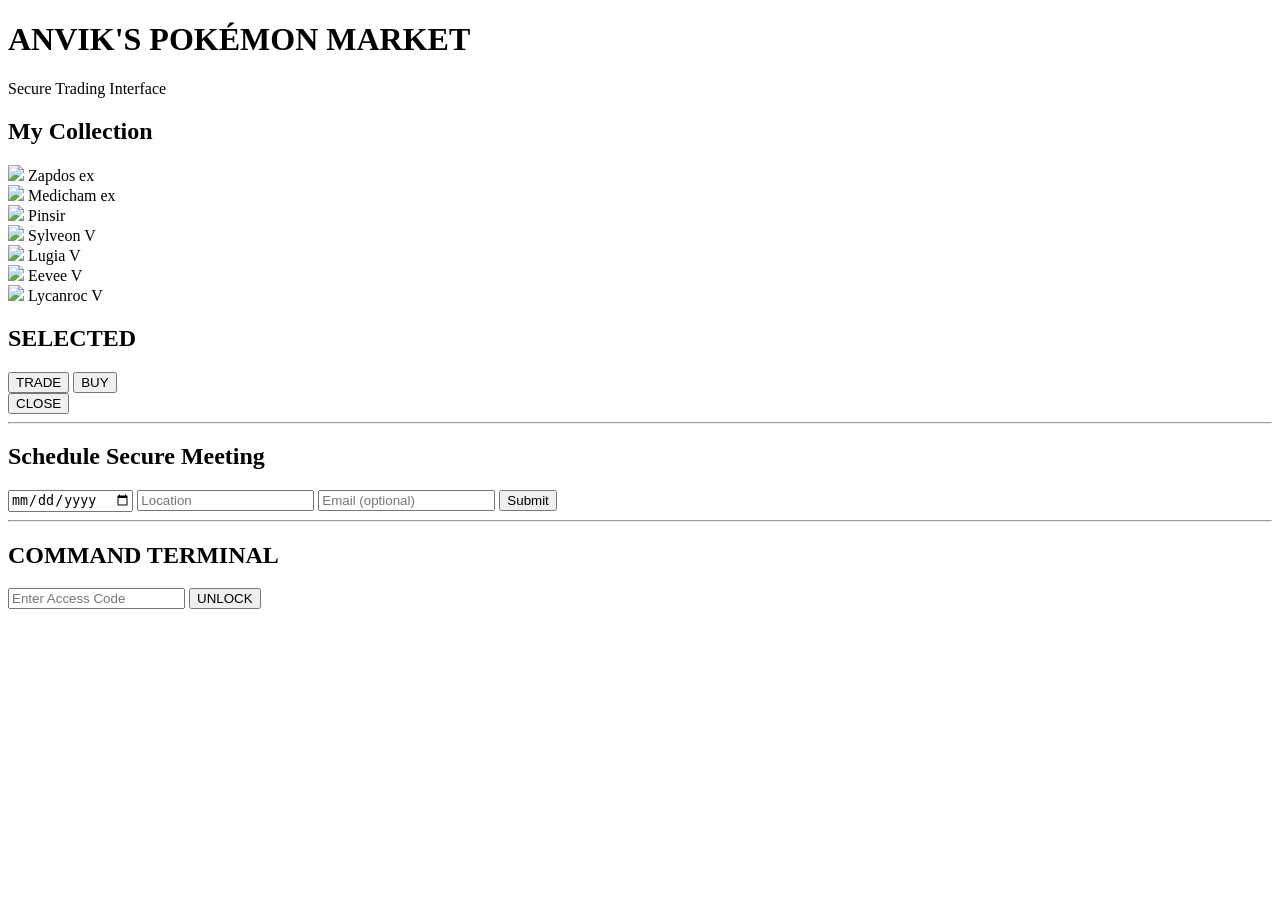
==== index.html @ 6624d9a8 "Create index.html" ====
<!DOCTYPE html>
<html lang="en">
<head>
<meta charset="UTF-8">
<title>Anvik's Pokémon Tech Market</title>
<link rel="stylesheet" href="style.css">
</head>
<body>
<header>
  <h1>ANVIK'S POKÉMON MARKET</h1>
  <p class="sub">Secure Trading Interface</p>
</header>
<section>
  <h2>My Collection</h2>
  <div class="grid">
    <div class="card" data-name="Zapdos ex 192/165">
      <img src="https://images.pokemontcg.io/sv3pt5/192_hires.png">
      <span>Zapdos ex</span>
    </div>
    <div class="card" data-name="Medicham ex 054/102">
      <img src="https://images.pokemontcg.io/jp/054.png">
      <span>Medicham ex</span>
    </div>
    <div class="card" data-name="Pinsir 168/167">
      <img src="https://images.pokemontcg.io/sv3pt5/168_hires.png">
      <span>Pinsir</span>
    </div>
    <div class="card" data-name="Sylveon V SWSH202">
      <img src="https://images.pokemontcg.io/swsh7/202.png">
      <span>Sylveon V</span>
    </div>
    <div class="card" data-name="Lugia V SWSH301">
      <img src="https://images.pokemontcg.io/swsh9/301.png">
      <span>Lugia V</span>
    </div>
    <div class="card" data-name="Eevee V SWSH065">
      <img src="https://images.pokemontcg.io/swsh6/65.png">
      <span>Eevee V</span>
    </div>
    <div class="card" data-name="Lycanroc V 091/203">
      <img src="https://images.pokemontcg.io/swsh7/91.png">
      <span>Lycanroc V</span>
    </div>
  </div>
</section>
<!-- PANEL -->
<div id="panel" class="panel hidden">
  <h2 id="selectedCard">SELECTED</h2>
  <div class="btnRow">
    <button onclick="mode('trade')">TRADE</button>
    <button onclick="mode('buy')">BUY</button>
  </div>
  <div id="formArea"></div>
  <button class="closeBtn" onclick="closePanel()">CLOSE</button>
</div>
<hr>
<section>
  <h2>Schedule Secure Meeting</h2>
  <input id="date" type="date">
  <input id="location" placeholder="Location">
  <input id="email" placeholder="Email (optional)">
  <button onclick="addMeeting()">Submit</button>
</section>
<hr>
<section>
  <h2>COMMAND TERMINAL</h2>
  <input id="pass" type="password" placeholder="Enter Access Code">
  <button onclick="unlock()">UNLOCK</button>
  <pre id="admin" class="hidden"></pre>
</section>
<script src="script.js"></script>
</body>
</html>
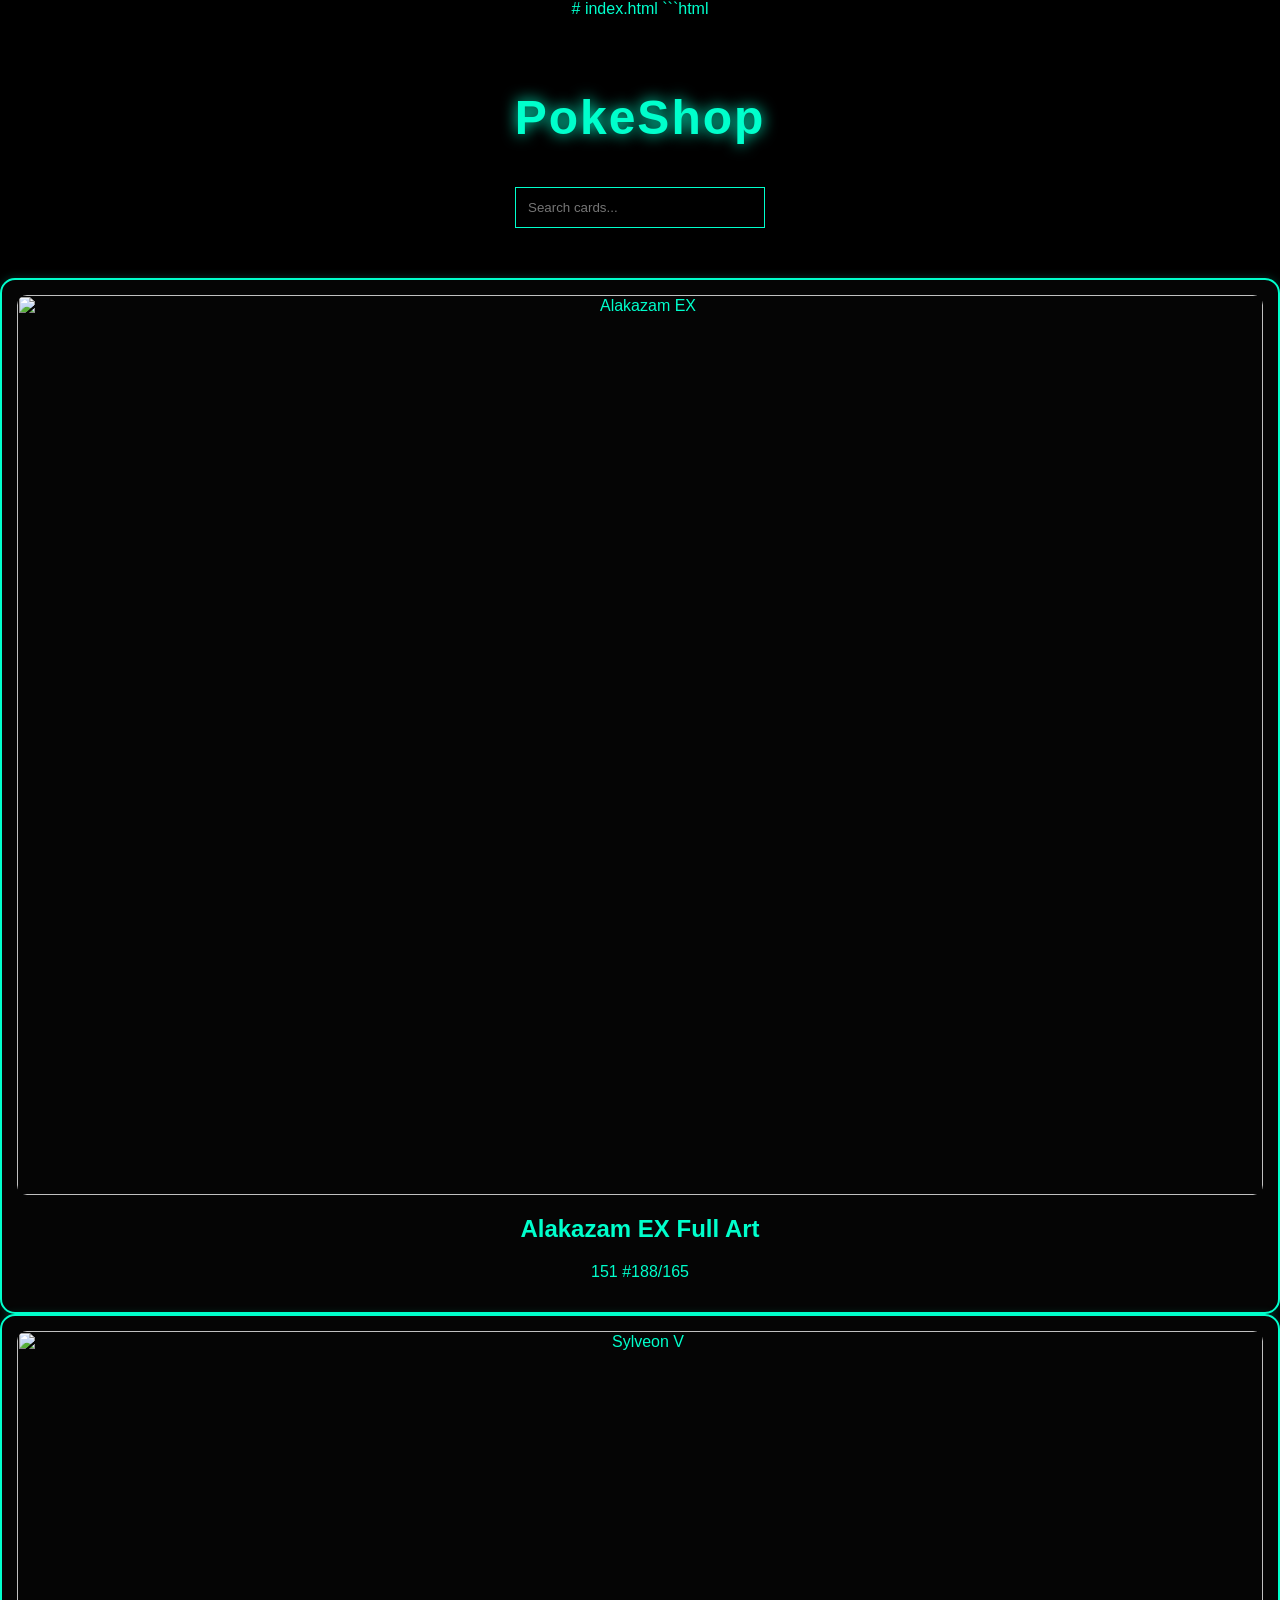
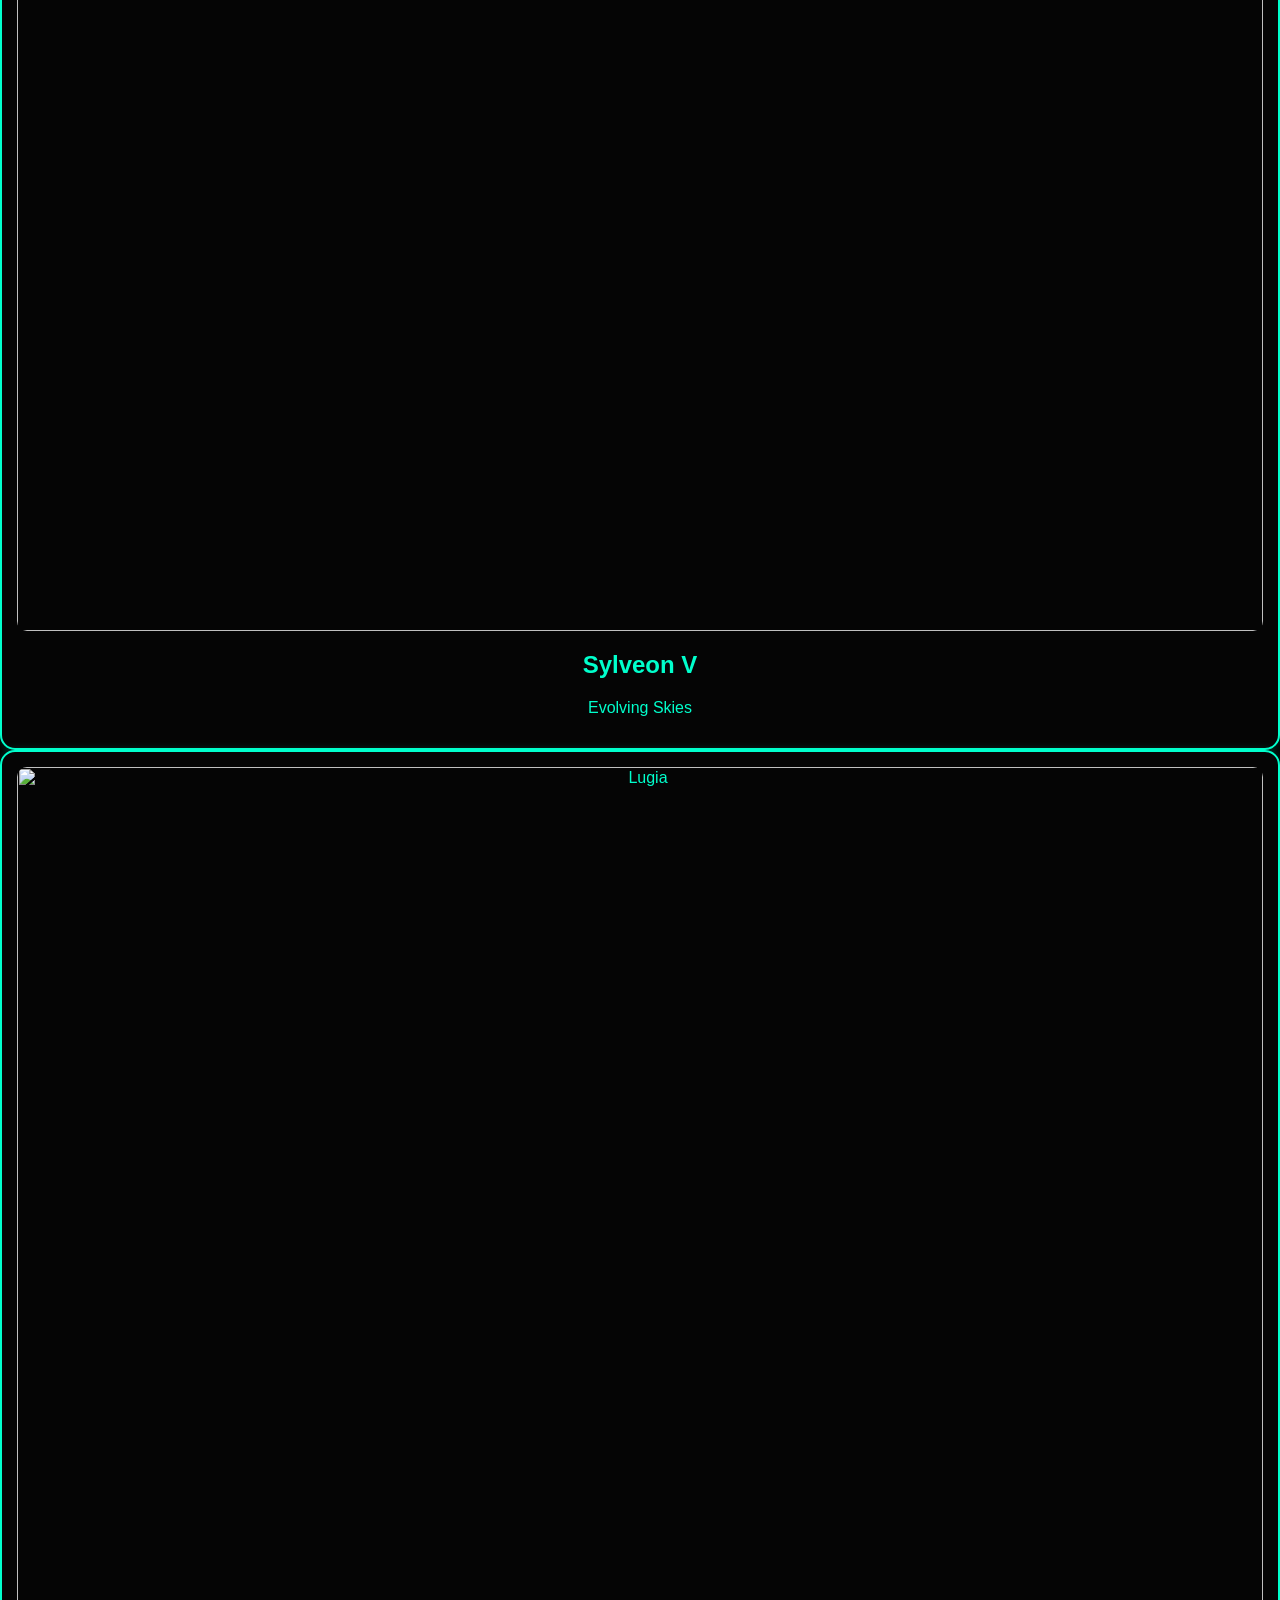
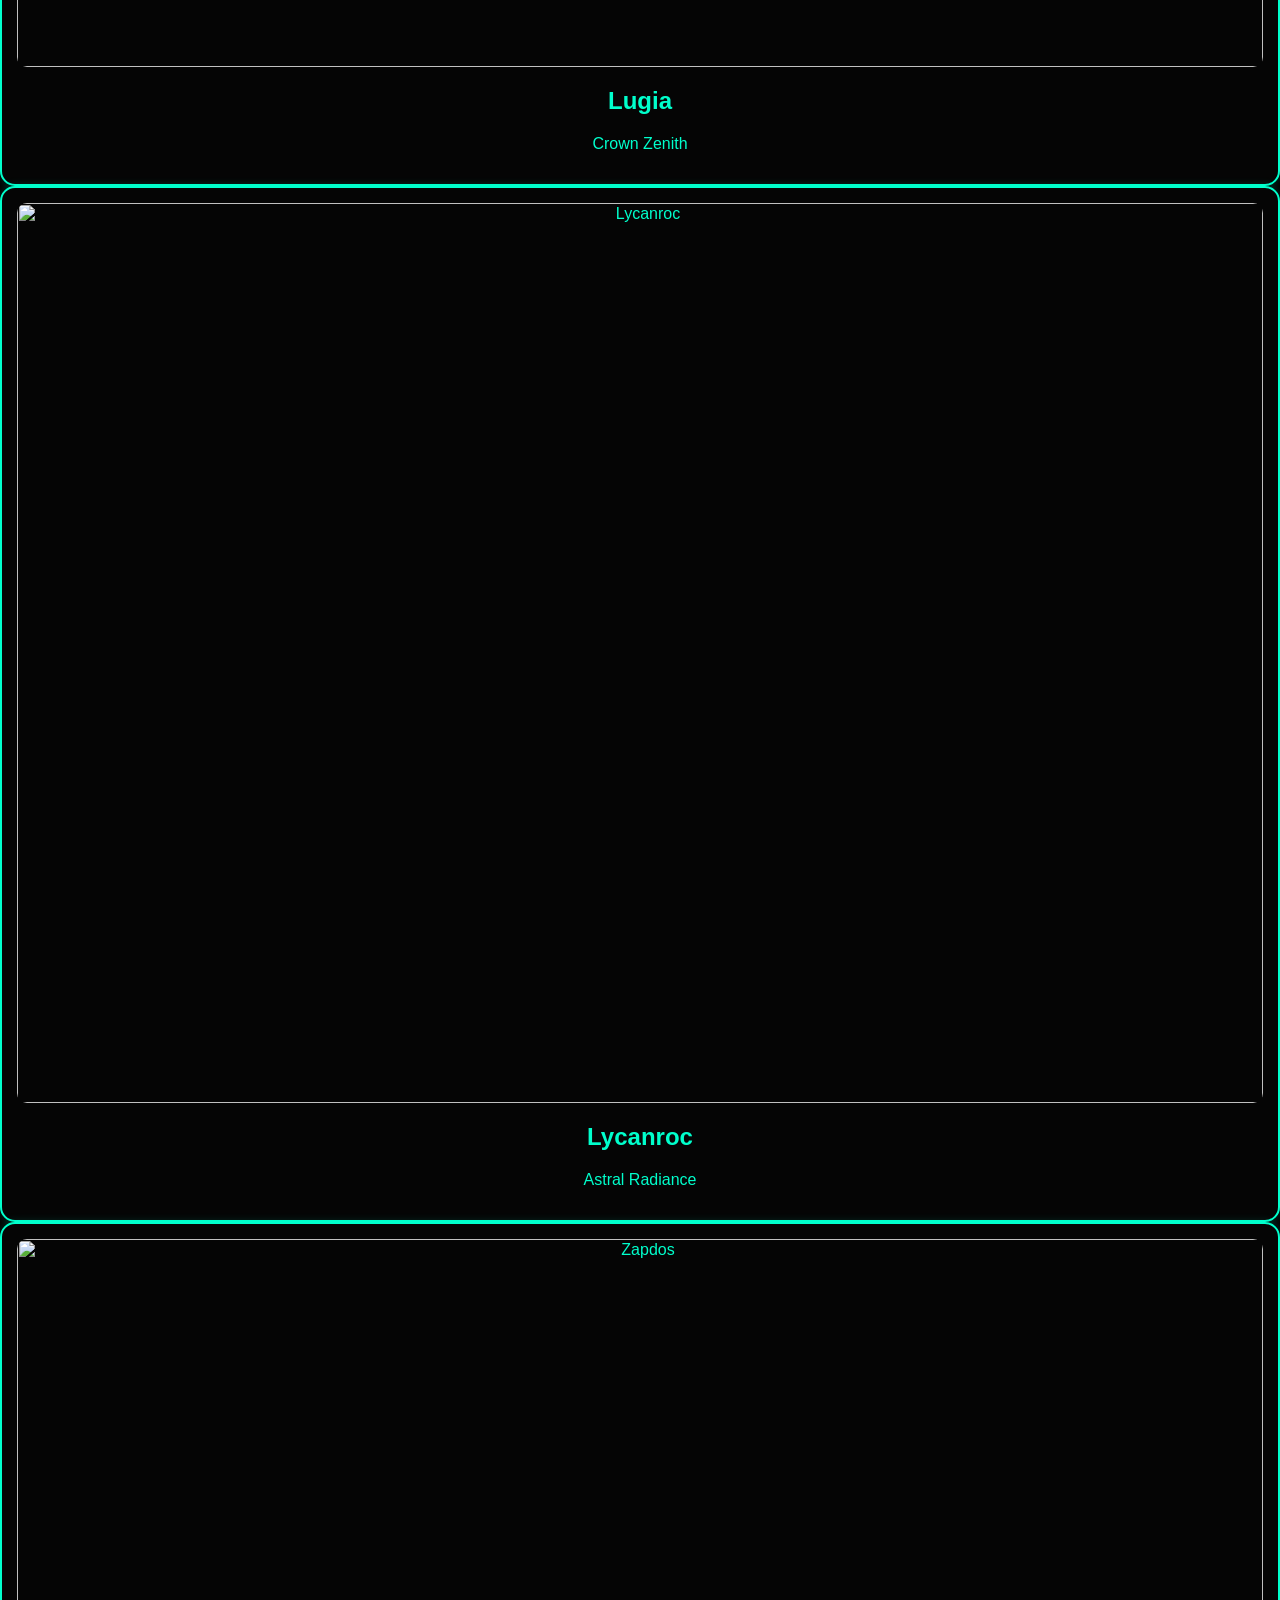
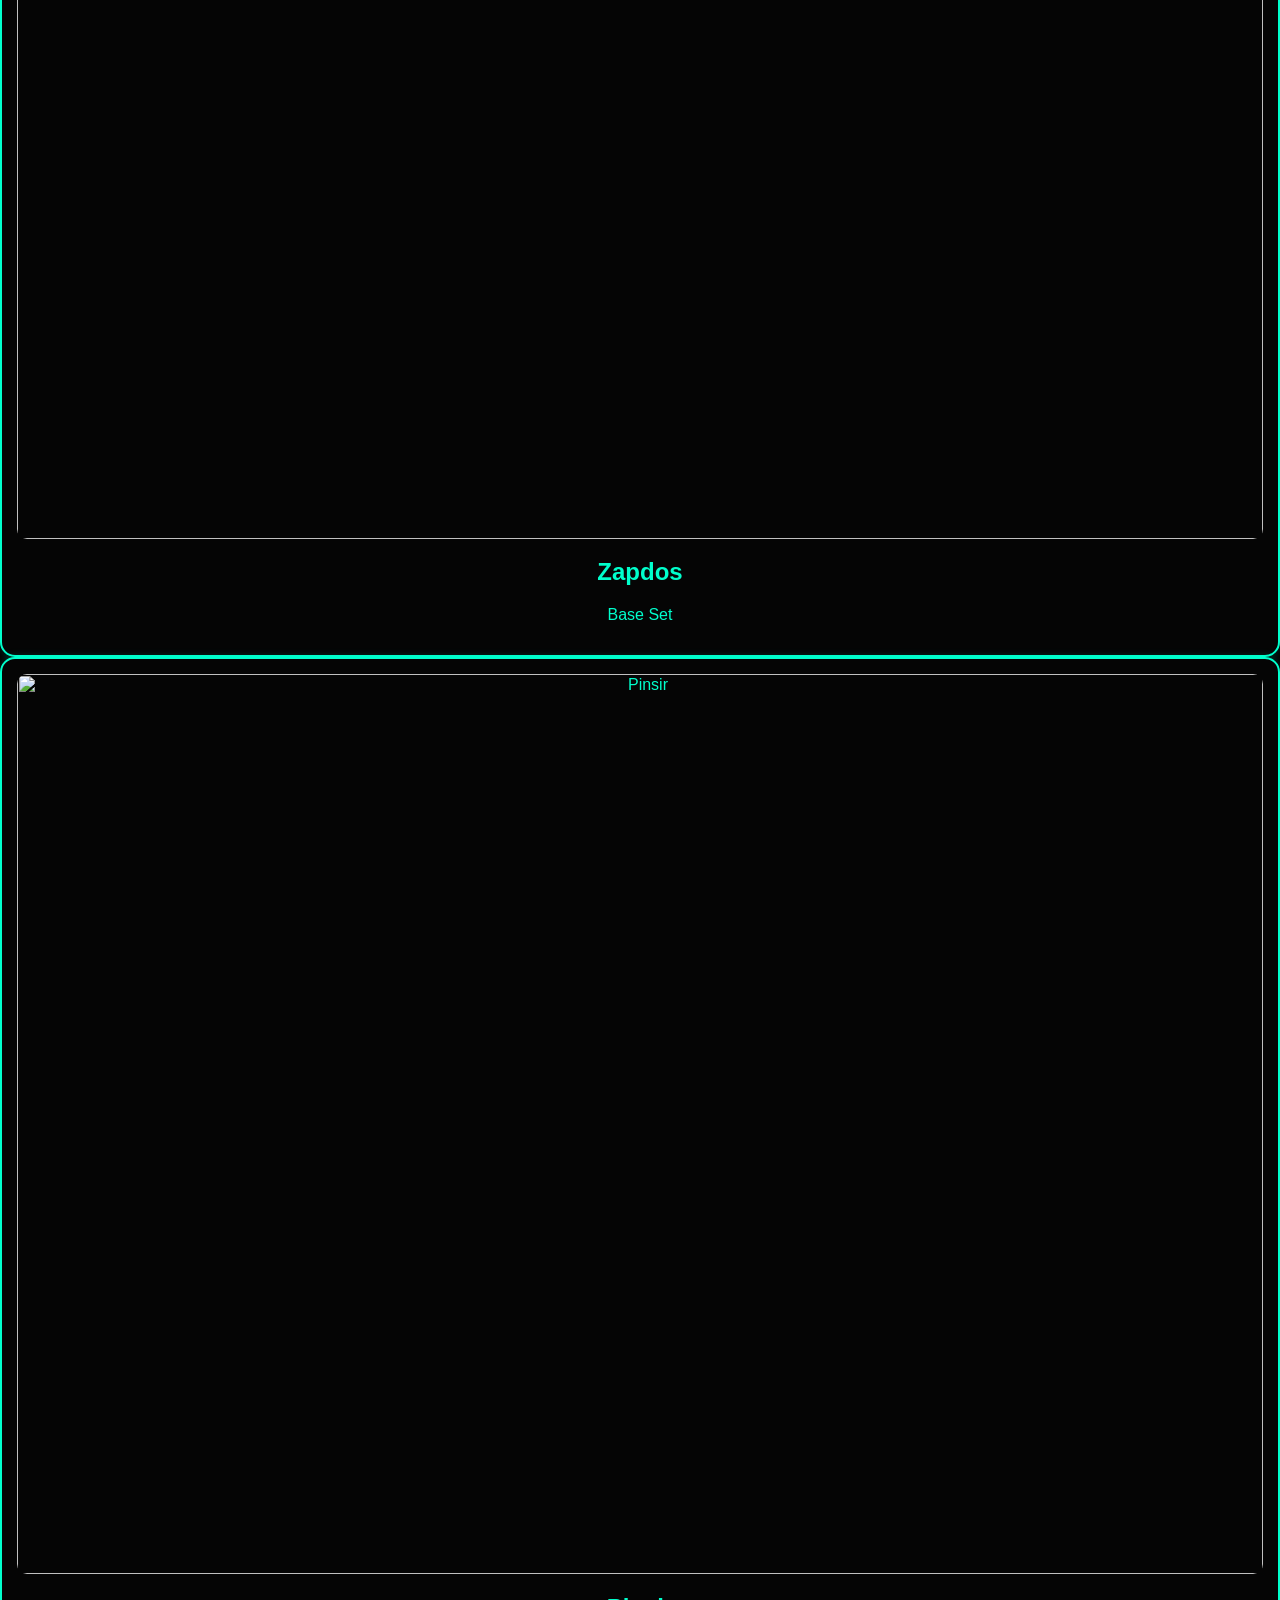
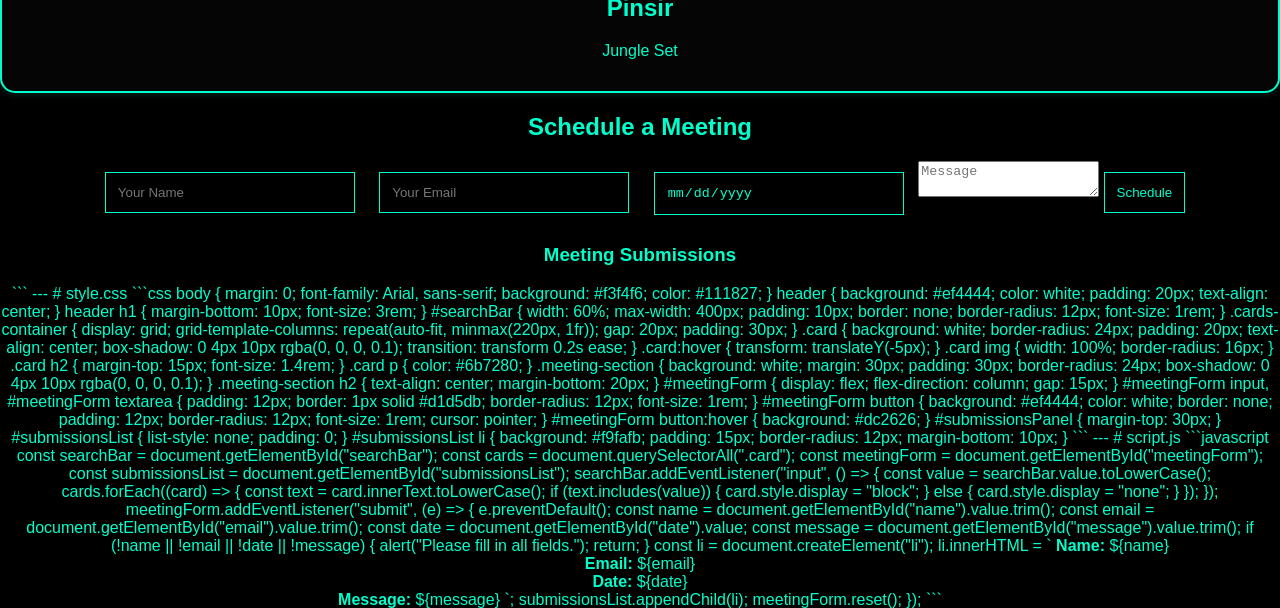
==== commit 28c7fb90: "Update index.html" ====
--- a/index.html
+++ b/index.html
@@ -1,73 +1,251 @@
+# index.html
+
+```html
 <!DOCTYPE html>
 <html lang="en">
 <head>
-<meta charset="UTF-8">
-<title>Anvik's Pokémon Tech Market</title>
-<link rel="stylesheet" href="style.css">
+  <meta charset="UTF-8" />
+  <meta name="viewport" content="width=device-width, initial-scale=1.0" />
+  <title>PokeShop</title>
+  <link rel="stylesheet" href="style.css" />
 </head>
 <body>
-<header>
-  <h1>ANVIK'S POKÉMON MARKET</h1>
-  <p class="sub">Secure Trading Interface</p>
-</header>
-<section>
-  <h2>My Collection</h2>
-  <div class="grid">
-    <div class="card" data-name="Zapdos ex 192/165">
-      <img src="https://images.pokemontcg.io/sv3pt5/192_hires.png">
-      <span>Zapdos ex</span>
-    </div>
-    <div class="card" data-name="Medicham ex 054/102">
-      <img src="https://images.pokemontcg.io/jp/054.png">
-      <span>Medicham ex</span>
-    </div>
-    <div class="card" data-name="Pinsir 168/167">
-      <img src="https://images.pokemontcg.io/sv3pt5/168_hires.png">
-      <span>Pinsir</span>
-    </div>
-    <div class="card" data-name="Sylveon V SWSH202">
-      <img src="https://images.pokemontcg.io/swsh7/202.png">
-      <span>Sylveon V</span>
-    </div>
-    <div class="card" data-name="Lugia V SWSH301">
-      <img src="https://images.pokemontcg.io/swsh9/301.png">
-      <span>Lugia V</span>
-    </div>
-    <div class="card" data-name="Eevee V SWSH065">
-      <img src="https://images.pokemontcg.io/swsh6/65.png">
-      <span>Eevee V</span>
-    </div>
-    <div class="card" data-name="Lycanroc V 091/203">
-      <img src="https://images.pokemontcg.io/swsh7/91.png">
-      <span>Lycanroc V</span>
-    </div>
-  </div>
-</section>
-<!-- PANEL -->
-<div id="panel" class="panel hidden">
-  <h2 id="selectedCard">SELECTED</h2>
-  <div class="btnRow">
-    <button onclick="mode('trade')">TRADE</button>
-    <button onclick="mode('buy')">BUY</button>
-  </div>
-  <div id="formArea"></div>
-  <button class="closeBtn" onclick="closePanel()">CLOSE</button>
-</div>
-<hr>
-<section>
-  <h2>Schedule Secure Meeting</h2>
-  <input id="date" type="date">
-  <input id="location" placeholder="Location">
-  <input id="email" placeholder="Email (optional)">
-  <button onclick="addMeeting()">Submit</button>
-</section>
-<hr>
-<section>
-  <h2>COMMAND TERMINAL</h2>
-  <input id="pass" type="password" placeholder="Enter Access Code">
-  <button onclick="unlock()">UNLOCK</button>
-  <pre id="admin" class="hidden"></pre>
-</section>
-<script src="script.js"></script>
+  <header>
+    <h1>PokeShop</h1>
+    <input type="text" id="searchBar" placeholder="Search cards..." />
+  </header>
+
+  <section class="cards-container" id="cardsContainer">
+    <div class="card">
+      <img src="https://images.pokemontcg.io/sv3pt5/188_hires.png" alt="Alakazam EX" />
+      <h2>Alakazam EX Full Art</h2>
+      <p>151 #188/165</p>
+    </div>
+
+    <div class="card">
+      <img src="https://images.pokemontcg.io/swsh7/74_hires.png" alt="Sylveon V" />
+      <h2>Sylveon V</h2>
+      <p>Evolving Skies</p>
+    </div>
+
+    <div class="card">
+      <img src="https://images.pokemontcg.io/swsh12pt5gg/GG44_hires.png" alt="Lugia" />
+      <h2>Lugia</h2>
+      <p>Crown Zenith</p>
+    </div>
+
+    <div class="card">
+      <img src="https://images.pokemontcg.io/swsh10/48_hires.png" alt="Lycanroc" />
+      <h2>Lycanroc</h2>
+      <p>Astral Radiance</p>
+    </div>
+
+    <div class="card">
+      <img src="https://images.pokemontcg.io/base1/25_hires.png" alt="Zapdos" />
+      <h2>Zapdos</h2>
+      <p>Base Set</p>
+    </div>
+
+    <div class="card">
+      <img src="https://images.pokemontcg.io/jungle/9_hires.png" alt="Pinsir" />
+      <h2>Pinsir</h2>
+      <p>Jungle Set</p>
+    </div>
+  </section>
+
+  <section class="meeting-section">
+    <h2>Schedule a Meeting</h2>
+    <form id="meetingForm">
+      <input type="text" id="name" placeholder="Your Name" required />
+      <input type="email" id="email" placeholder="Your Email" required />
+      <input type="date" id="date" required />
+      <textarea id="message" placeholder="Message" required></textarea>
+      <button type="submit">Schedule</button>
+    </form>
+
+    <div id="submissionsPanel">
+      <h3>Meeting Submissions</h3>
+      <ul id="submissionsList"></ul>
+    </div>
+  </section>
+
+  <script src="script.js"></script>
 </body>
 </html>
+```
+
+---
+
+# style.css
+
+```css
+body {
+  margin: 0;
+  font-family: Arial, sans-serif;
+  background: #f3f4f6;
+  color: #111827;
+}
+
+header {
+  background: #ef4444;
+  color: white;
+  padding: 20px;
+  text-align: center;
+}
+
+header h1 {
+  margin-bottom: 10px;
+  font-size: 3rem;
+}
+
+#searchBar {
+  width: 60%;
+  max-width: 400px;
+  padding: 10px;
+  border: none;
+  border-radius: 12px;
+  font-size: 1rem;
+}
+
+.cards-container {
+  display: grid;
+  grid-template-columns: repeat(auto-fit, minmax(220px, 1fr));
+  gap: 20px;
+  padding: 30px;
+}
+
+.card {
+  background: white;
+  border-radius: 24px;
+  padding: 20px;
+  text-align: center;
+  box-shadow: 0 4px 10px rgba(0, 0, 0, 0.1);
+  transition: transform 0.2s ease;
+}
+
+.card:hover {
+  transform: translateY(-5px);
+}
+
+.card img {
+  width: 100%;
+  border-radius: 16px;
+}
+
+.card h2 {
+  margin-top: 15px;
+  font-size: 1.4rem;
+}
+
+.card p {
+  color: #6b7280;
+}
+
+.meeting-section {
+  background: white;
+  margin: 30px;
+  padding: 30px;
+  border-radius: 24px;
+  box-shadow: 0 4px 10px rgba(0, 0, 0, 0.1);
+}
+
+.meeting-section h2 {
+  text-align: center;
+  margin-bottom: 20px;
+}
+
+#meetingForm {
+  display: flex;
+  flex-direction: column;
+  gap: 15px;
+}
+
+#meetingForm input,
+#meetingForm textarea {
+  padding: 12px;
+  border: 1px solid #d1d5db;
+  border-radius: 12px;
+  font-size: 1rem;
+}
+
+#meetingForm button {
+  background: #ef4444;
+  color: white;
+  border: none;
+  padding: 12px;
+  border-radius: 12px;
+  font-size: 1rem;
+  cursor: pointer;
+}
+
+#meetingForm button:hover {
+  background: #dc2626;
+}
+
+#submissionsPanel {
+  margin-top: 30px;
+}
+
+#submissionsList {
+  list-style: none;
+  padding: 0;
+}
+
+#submissionsList li {
+  background: #f9fafb;
+  padding: 15px;
+  border-radius: 12px;
+  margin-bottom: 10px;
+}
+```
+
+---
+
+# script.js
+
+```javascript
+const searchBar = document.getElementById("searchBar");
+const cards = document.querySelectorAll(".card");
+const meetingForm = document.getElementById("meetingForm");
+const submissionsList = document.getElementById("submissionsList");
+
+searchBar.addEventListener("input", () => {
+  const value = searchBar.value.toLowerCase();
+
+  cards.forEach((card) => {
+    const text = card.innerText.toLowerCase();
+
+    if (text.includes(value)) {
+      card.style.display = "block";
+    } else {
+      card.style.display = "none";
+    }
+  });
+});
+
+meetingForm.addEventListener("submit", (e) => {
+  e.preventDefault();
+
+  const name = document.getElementById("name").value.trim();
+  const email = document.getElementById("email").value.trim();
+  const date = document.getElementById("date").value;
+  const message = document.getElementById("message").value.trim();
+
+  if (!name || !email || !date || !message) {
+    alert("Please fill in all fields.");
+    return;
+  }
+
+  const li = document.createElement("li");
+  li.innerHTML = `
+    <strong>Name:</strong> ${name}<br>
+    <strong>Email:</strong> ${email}<br>
+    <strong>Date:</strong> ${date}<br>
+    <strong>Message:</strong> ${message}
+  `;
+
+  submissionsList.appendChild(li);
+
+  meetingForm.reset();
+});
+```
--- a/style.css
+++ b/style.css
@@ -0,0 +1,119 @@
+body {
+  margin: 0;
+  font-family: "Arial Black", Arial, sans-serif;
+  background: #000000;
+  color: #00ffcc;
+  text-align: center;
+}
+header {
+  padding: 40px;
+  letter-spacing: 2px;
+}
+h1 {
+  font-size: 48px;
+  text-shadow: 0 0 15px #00ffcc;
+}
+.sub {
+  color: #00cc99;
+}
+.grid {
+  display: grid;
+  grid-template-columns: repeat(auto-fit, minmax(220px, 1fr));
+  gap: 25px;
+  padding: 30px;
+}
+.card {
+  background: #050505;
+  border: 2px solid #00ffcc;
+  border-radius: 15px;
+  padding: 15px;
+  cursor: pointer;
+  transition: 0.2s;
+  box-shadow: 0 0 10px #00ffcc33;
+}
+.card:hover {
+  transform: scale(1.08);
+  box-shadow: 0 0 25px #00ffcc;
+}
+.card img {
+  width: 100%;
+  border-radius: 10px;
+}
+.card span {
+  display: block;
+  margin-top: 10px;
+  font-size: 16px;
+}
+.panel {
+  position: fixed;
+  top: 10%;
+  left: 50%;
+  transform: translateX(-50%);
+  width: 450px;
+  background: #050505;
+  border: 2px solid #00ffcc;
+  border-radius: 15px;
+  padding: 25px;
+  box-shadow: 0 0 30px #00ffcc55;
+}
+.hidden {
+  display: none;
+}
+.btnRow button {
+  width: 45%;
+  padding: 15px;
+  margin: 10px;
+  font-size: 16px;
+  background: black;
+  color: #00ffcc;
+  border: 2px solid #00ffcc;
+  cursor: pointer;
+}
+.btnRow button:hover {
+  background: #00ffcc;
+  color: black;
+}
+#formArea input {
+  width: 90%;
+  padding: 15px;
+  margin: 10px;
+  background: black;
+  border: 1px solid #00ffcc;
+  color: #00ffcc;
+  font-size: 16px;
+}
+.closeBtn {
+  margin-top: 10px;
+  width: 100%;
+  padding: 12px;
+  background: black;
+  border: 2px solid red;
+  color: red;
+  cursor: pointer;
+}
+input {
+  padding: 12px;
+  margin: 10px;
+  width: 250px;
+  background: black;
+  border: 1px solid #00ffcc;
+  color: #00ffcc;
+}
+button {
+  padding: 12px;
+  cursor: pointer;
+  background: black;
+  border: 1px solid #00ffcc;
+  color: #00ffcc;
+}
+button:hover {
+  box-shadow: 0 0 15px #00ffcc;
+}
+pre {
+  text-align: left;
+  margin: 20px auto;
+  width: 80%;
+  background: #050505;
+  padding: 15px;
+  border: 1px solid #00ffcc;
+}
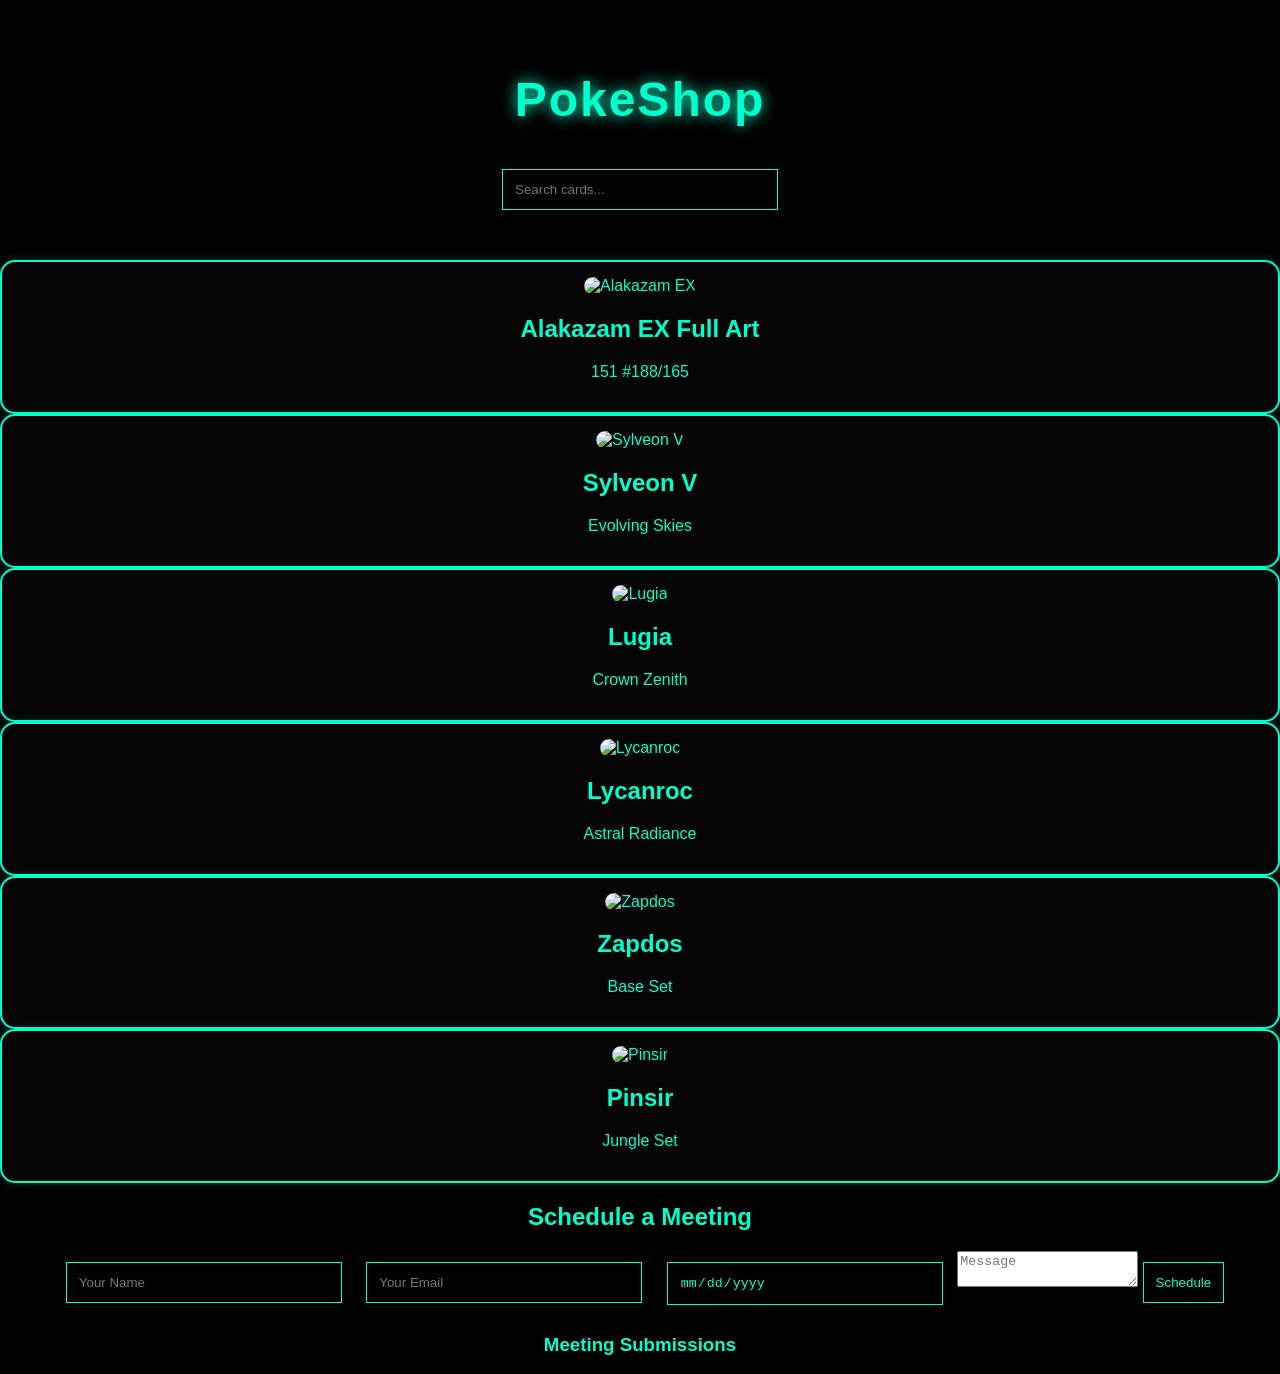
==== commit f3c97033: "Update index.html" ====
--- a/index.html
+++ b/index.html
@@ -1,6 +1,3 @@
-# index.html
-
-```html
 <!DOCTYPE html>
 <html lang="en">
 <head>
@@ -72,180 +69,3 @@
   <script src="script.js"></script>
 </body>
 </html>
-```
-
----
-
-# style.css
-
-```css
-body {
-  margin: 0;
-  font-family: Arial, sans-serif;
-  background: #f3f4f6;
-  color: #111827;
-}
-
-header {
-  background: #ef4444;
-  color: white;
-  padding: 20px;
-  text-align: center;
-}
-
-header h1 {
-  margin-bottom: 10px;
-  font-size: 3rem;
-}
-
-#searchBar {
-  width: 60%;
-  max-width: 400px;
-  padding: 10px;
-  border: none;
-  border-radius: 12px;
-  font-size: 1rem;
-}
-
-.cards-container {
-  display: grid;
-  grid-template-columns: repeat(auto-fit, minmax(220px, 1fr));
-  gap: 20px;
-  padding: 30px;
-}
-
-.card {
-  background: white;
-  border-radius: 24px;
-  padding: 20px;
-  text-align: center;
-  box-shadow: 0 4px 10px rgba(0, 0, 0, 0.1);
-  transition: transform 0.2s ease;
-}
-
-.card:hover {
-  transform: translateY(-5px);
-}
-
-.card img {
-  width: 100%;
-  border-radius: 16px;
-}
-
-.card h2 {
-  margin-top: 15px;
-  font-size: 1.4rem;
-}
-
-.card p {
-  color: #6b7280;
-}
-
-.meeting-section {
-  background: white;
-  margin: 30px;
-  padding: 30px;
-  border-radius: 24px;
-  box-shadow: 0 4px 10px rgba(0, 0, 0, 0.1);
-}
-
-.meeting-section h2 {
-  text-align: center;
-  margin-bottom: 20px;
-}
-
-#meetingForm {
-  display: flex;
-  flex-direction: column;
-  gap: 15px;
-}
-
-#meetingForm input,
-#meetingForm textarea {
-  padding: 12px;
-  border: 1px solid #d1d5db;
-  border-radius: 12px;
-  font-size: 1rem;
-}
-
-#meetingForm button {
-  background: #ef4444;
-  color: white;
-  border: none;
-  padding: 12px;
-  border-radius: 12px;
-  font-size: 1rem;
-  cursor: pointer;
-}
-
-#meetingForm button:hover {
-  background: #dc2626;
-}
-
-#submissionsPanel {
-  margin-top: 30px;
-}
-
-#submissionsList {
-  list-style: none;
-  padding: 0;
-}
-
-#submissionsList li {
-  background: #f9fafb;
-  padding: 15px;
-  border-radius: 12px;
-  margin-bottom: 10px;
-}
-```
-
----
-
-# script.js
-
-```javascript
-const searchBar = document.getElementById("searchBar");
-const cards = document.querySelectorAll(".card");
-const meetingForm = document.getElementById("meetingForm");
-const submissionsList = document.getElementById("submissionsList");
-
-searchBar.addEventListener("input", () => {
-  const value = searchBar.value.toLowerCase();
-
-  cards.forEach((card) => {
-    const text = card.innerText.toLowerCase();
-
-    if (text.includes(value)) {
-      card.style.display = "block";
-    } else {
-      card.style.display = "none";
-    }
-  });
-});
-
-meetingForm.addEventListener("submit", (e) => {
-  e.preventDefault();
-
-  const name = document.getElementById("name").value.trim();
-  const email = document.getElementById("email").value.trim();
-  const date = document.getElementById("date").value;
-  const message = document.getElementById("message").value.trim();
-
-  if (!name || !email || !date || !message) {
-    alert("Please fill in all fields.");
-    return;
-  }
-
-  const li = document.createElement("li");
-  li.innerHTML = `
-    <strong>Name:</strong> ${name}<br>
-    <strong>Email:</strong> ${email}<br>
-    <strong>Date:</strong> ${date}<br>
-    <strong>Message:</strong> ${message}
-  `;
-
-  submissionsList.appendChild(li);
-
-  meetingForm.reset();
-});
-```
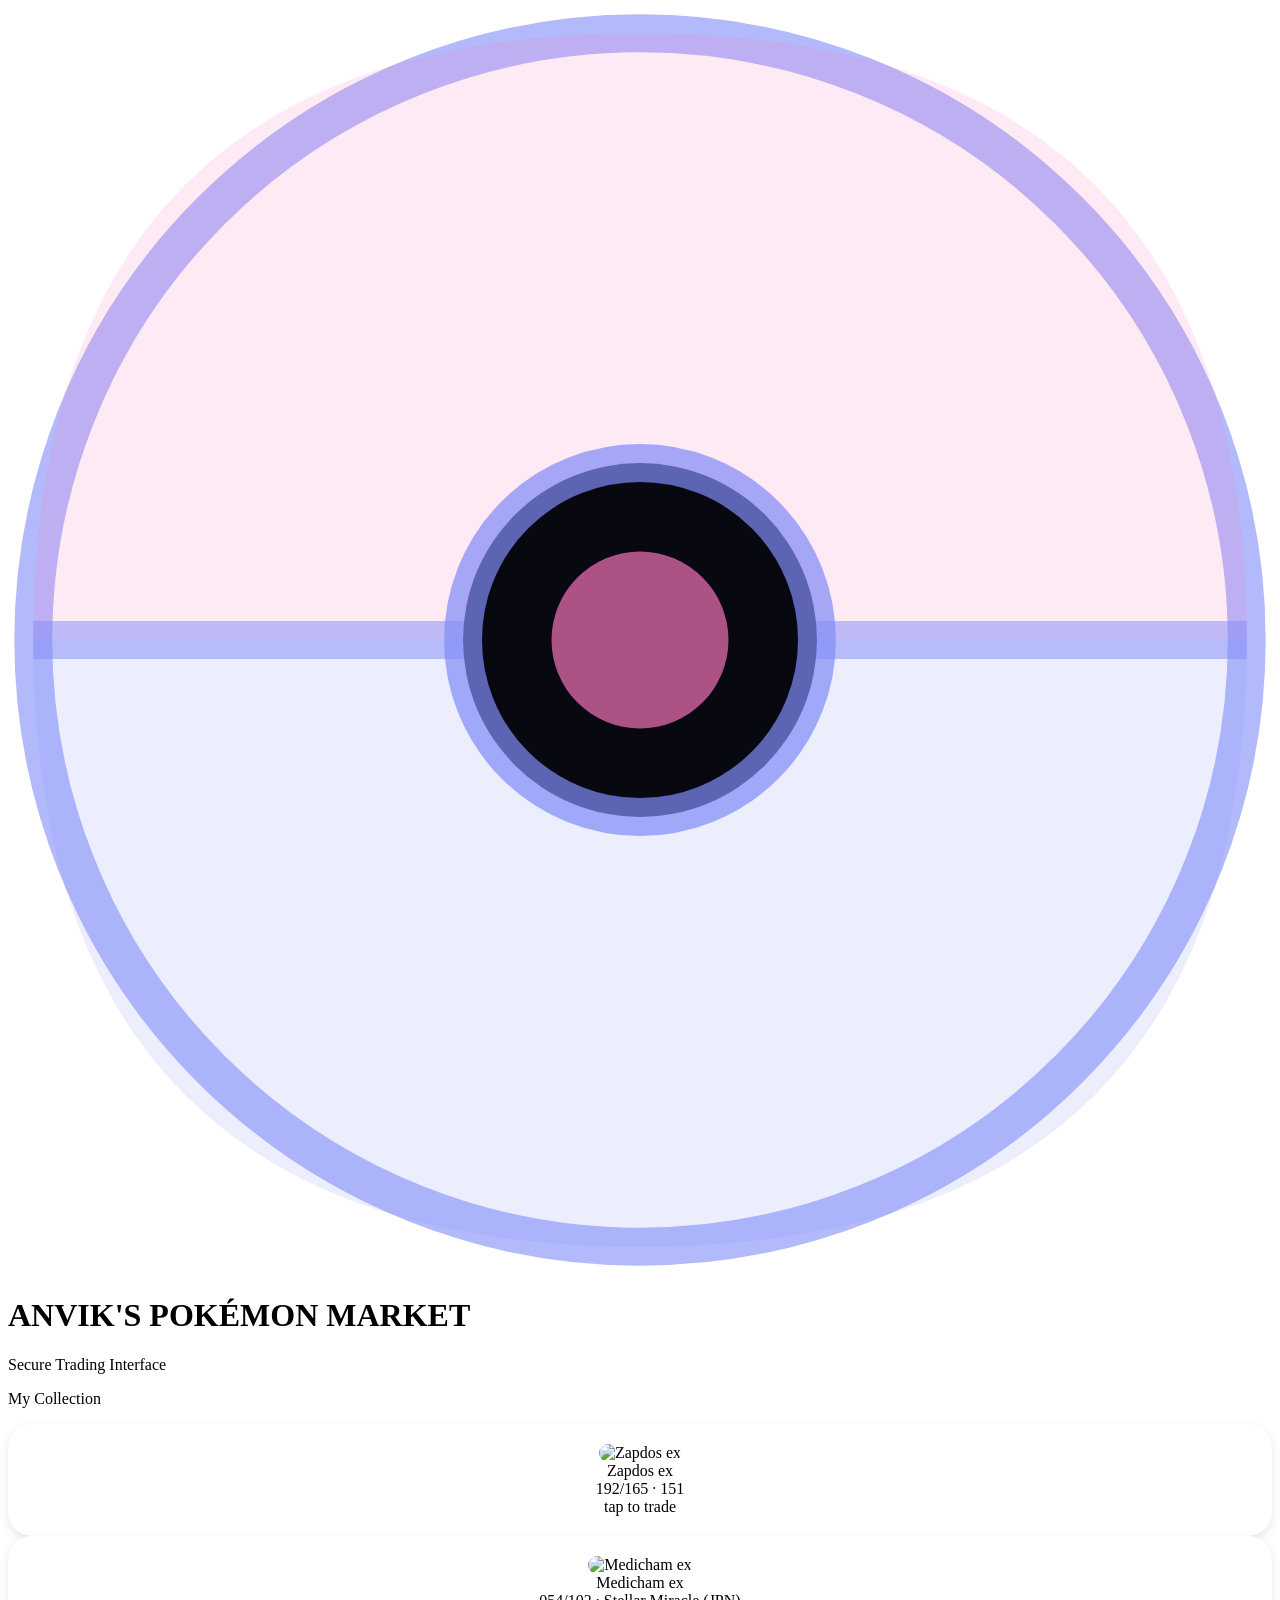
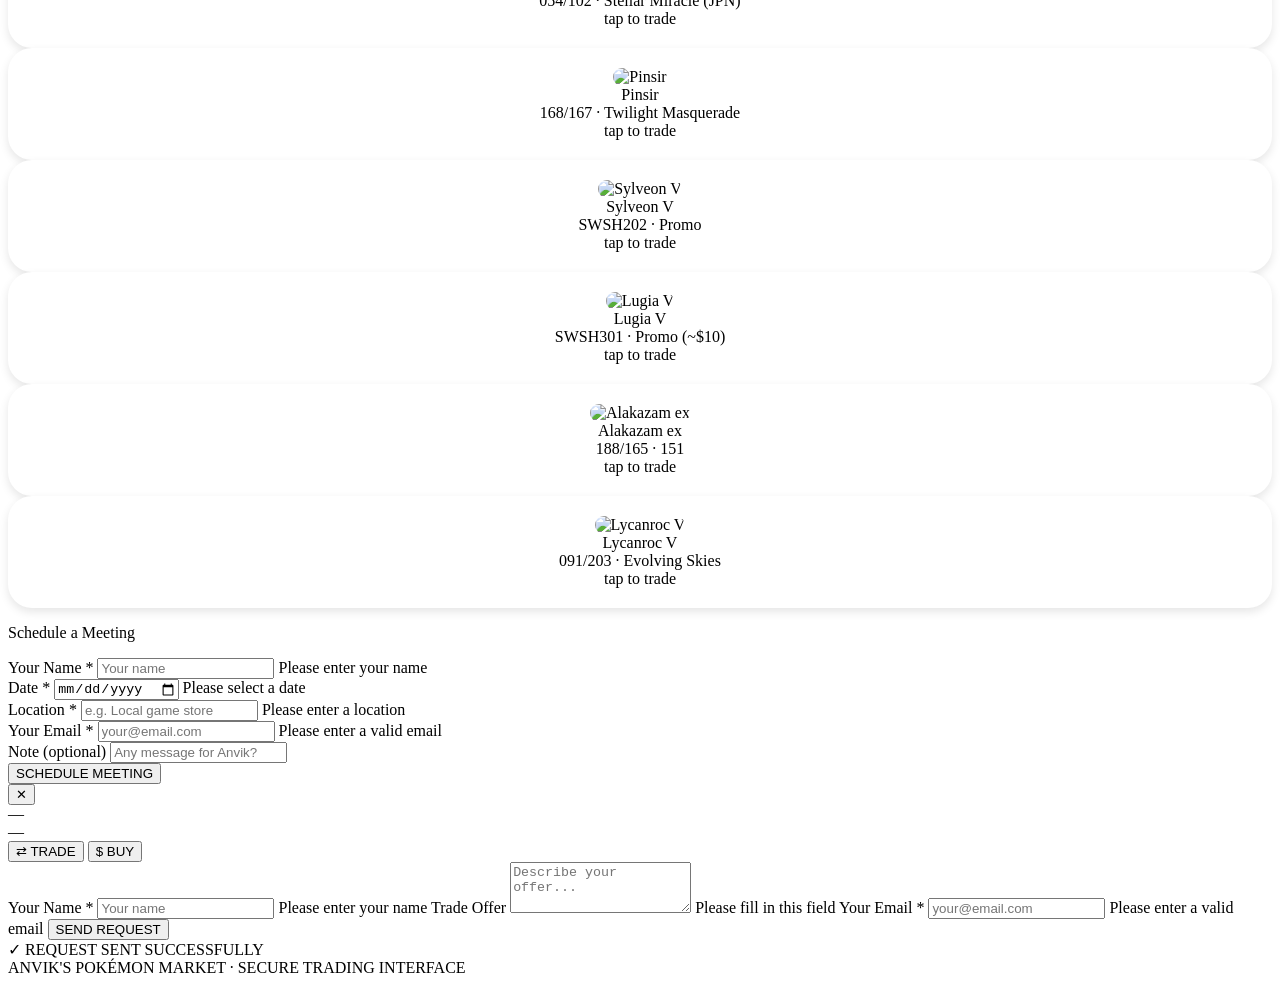
==== commit 00e519de: "Update index.html" ====
--- a/index.html
+++ b/index.html
@@ -1,71 +1,164 @@
 <!DOCTYPE html>
 <html lang="en">
 <head>
-  <meta charset="UTF-8" />
-  <meta name="viewport" content="width=device-width, initial-scale=1.0" />
-  <title>PokeShop</title>
-  <link rel="stylesheet" href="style.css" />
+<meta charset="UTF-8">
+<meta name="viewport" content="width=device-width, initial-scale=1.0">
+<title>Anvik's Pokémon Market</title>
+<link rel="preconnect" href="https://fonts.googleapis.com">
+<link href="https://fonts.googleapis.com/css2?family=Orbitron:wght@400;700;900&family=Rajdhani:wght@300;400;600&display=swap" rel="stylesheet">
+<script src="https://cdn.emailjs.com/dist/email.min.js"></script>
+<link rel="stylesheet" href="style.css">
 </head>
 <body>
+
+<div class="container">
   <header>
-    <h1>PokeShop</h1>
-    <input type="text" id="searchBar" placeholder="Search cards..." />
+    <svg class="pokeball-icon" viewBox="0 0 100 100" xmlns="http://www.w3.org/2000/svg">
+      <circle cx="50" cy="50" r="48" fill="none" stroke="rgba(129,140,248,0.6)" stroke-width="3"/>
+      <path d="M2 50 Q2 2 50 2 Q98 2 98 50" fill="rgba(244,114,182,0.15)" stroke="none"/>
+      <path d="M2 50 Q2 98 50 98 Q98 98 98 50" fill="rgba(129,140,248,0.15)" stroke="none"/>
+      <line x1="2" y1="50" x2="98" y2="50" stroke="rgba(129,140,248,0.5)" stroke-width="3"/>
+      <circle cx="50" cy="50" r="14" fill="#080810" stroke="rgba(129,140,248,0.7)" stroke-width="3"/>
+      <circle cx="50" cy="50" r="7" fill="rgba(244,114,182,0.7)"/>
+    </svg>
+    <h1>ANVIK'S POKÉMON MARKET</h1>
+    <p class="header-sub">Secure Trading Interface</p>
+    <div class="header-line"></div>
   </header>
 
-  <section class="cards-container" id="cardsContainer">
-    <div class="card">
-      <img src="https://images.pokemontcg.io/sv3pt5/188_hires.png" alt="Alakazam EX" />
-      <h2>Alakazam EX Full Art</h2>
-      <p>151 #188/165</p>
-    </div>
+  <section>
+    <p class="section-title">My Collection</p>
+    <div class="grid">
 
-    <div class="card">
-      <img src="https://images.pokemontcg.io/swsh7/74_hires.png" alt="Sylveon V" />
-      <h2>Sylveon V</h2>
-      <p>Evolving Skies</p>
-    </div>
+      <div class="card" data-name="Zapdos ex" data-num="192/165 · 151">
+        <img src="https://limitlesstcg.nyc3.cdn.digitaloceanspaces.com/tpci/MEW/MEW_192_R_EN_LG.png" alt="Zapdos ex">
+        <div class="card-info">
+          <div class="card-name">Zapdos ex</div>
+          <div class="card-num">192/165 · 151</div>
+          <div class="card-click-hint">tap to trade</div>
+        </div>
+      </div>
 
-    <div class="card">
-      <img src="https://images.pokemontcg.io/swsh12pt5gg/GG44_hires.png" alt="Lugia" />
-      <h2>Lugia</h2>
-      <p>Crown Zenith</p>
-    </div>
+      <div class="card" data-name="Medicham ex" data-num="054/102 · Stellar Miracle (JPN)">
+        <img src="https://limitlesstcg.nyc3.cdn.digitaloceanspaces.com/tpci/SV7/SV7_054_R_JA_LG.png" alt="Medicham ex">
+        <div class="card-info">
+          <div class="card-name">Medicham ex</div>
+          <div class="card-num">054/102 · Stellar Miracle (JPN)</div>
+          <div class="card-click-hint">tap to trade</div>
+        </div>
+      </div>
 
-    <div class="card">
-      <img src="https://images.pokemontcg.io/swsh10/48_hires.png" alt="Lycanroc" />
-      <h2>Lycanroc</h2>
-      <p>Astral Radiance</p>
-    </div>
+      <div class="card" data-name="Pinsir" data-num="168/167 · Twilight Masquerade">
+        <img src="https://limitlesstcg.nyc3.cdn.digitaloceanspaces.com/tpci/TWM/TWM_168_R_EN_LG.png" alt="Pinsir">
+        <div class="card-info">
+          <div class="card-name">Pinsir</div>
+          <div class="card-num">168/167 · Twilight Masquerade</div>
+          <div class="card-click-hint">tap to trade</div>
+        </div>
+      </div>
 
-    <div class="card">
-      <img src="https://images.pokemontcg.io/base1/25_hires.png" alt="Zapdos" />
-      <h2>Zapdos</h2>
-      <p>Base Set</p>
-    </div>
+      <div class="card" data-name="Sylveon V" data-num="SWSH202 · Promo">
+        <img src="https://limitlesstcg.nyc3.cdn.digitaloceanspaces.com/tpci/SP/SP_202_R_EN_LG.png" alt="Sylveon V">
+        <div class="card-info">
+          <div class="card-name">Sylveon V</div>
+          <div class="card-num">SWSH202 · Promo</div>
+          <div class="card-click-hint">tap to trade</div>
+        </div>
+      </div>
 
-    <div class="card">
-      <img src="https://images.pokemontcg.io/jungle/9_hires.png" alt="Pinsir" />
-      <h2>Pinsir</h2>
-      <p>Jungle Set</p>
+      <div class="card" data-name="Lugia V" data-num="SWSH301 · Promo (~$10)">
+        <img src="https://www.pokemon.com/static-assets/content-assets/cms2/img/cards/web/SWSHP/SWSHP_EN_SWSH301.png" alt="Lugia V">
+        <div class="card-info">
+          <div class="card-name">Lugia V</div>
+          <div class="card-num">SWSH301 · Promo (~$10)</div>
+          <div class="card-click-hint">tap to trade</div>
+        </div>
+      </div>
+
+      <div class="card" data-name="Alakazam ex" data-num="188/165 · 151">
+        <img src="https://limitlesstcg.nyc3.cdn.digitaloceanspaces.com/tpci/MEW/MEW_188_R_EN_LG.png" alt="Alakazam ex">
+        <div class="card-info">
+          <div class="card-name">Alakazam ex</div>
+          <div class="card-num">188/165 · 151</div>
+          <div class="card-click-hint">tap to trade</div>
+        </div>
+      </div>
+
+      <div class="card" data-name="Lycanroc V" data-num="091/203 · Evolving Skies">
+        <img src="https://limitlesstcg.nyc3.cdn.digitaloceanspaces.com/tpci/EVS/EVS_091_R_EN_LG.png" alt="Lycanroc V">
+        <div class="card-info">
+          <div class="card-name">Lycanroc V</div>
+          <div class="card-num">091/203 · Evolving Skies</div>
+          <div class="card-click-hint">tap to trade</div>
+        </div>
+      </div>
+
     </div>
   </section>
 
-  <section class="meeting-section">
-    <h2>Schedule a Meeting</h2>
-    <form id="meetingForm">
-      <input type="text" id="name" placeholder="Your Name" required />
-      <input type="email" id="email" placeholder="Your Email" required />
-      <input type="date" id="date" required />
-      <textarea id="message" placeholder="Message" required></textarea>
-      <button type="submit">Schedule</button>
-    </form>
+  <div class="divider"></div>
 
-    <div id="submissionsPanel">
-      <h3>Meeting Submissions</h3>
-      <ul id="submissionsList"></ul>
+  <section>
+    <p class="section-title">Schedule a Meeting</p>
+    <div class="meeting-form">
+      <div class="form-group">
+        <label for="meet-name">Your Name <span style="color:var(--glow-pink)">*</span></label>
+        <input type="text" id="meet-name" placeholder="Your name">
+        <span class="field-error" id="err-name">Please enter your name</span>
+      </div>
+      <div class="form-group">
+        <label for="meet-date">Date <span style="color:var(--glow-pink)">*</span></label>
+        <input type="date" id="meet-date">
+        <span class="field-error" id="err-date">Please select a date</span>
+      </div>
+      <div class="form-group">
+        <label for="meet-location">Location <span style="color:var(--glow-pink)">*</span></label>
+        <input type="text" id="meet-location" placeholder="e.g. Local game store">
+        <span class="field-error" id="err-location">Please enter a location</span>
+      </div>
+      <div class="form-group">
+        <label for="meet-email">Your Email <span style="color:var(--glow-pink)">*</span></label>
+        <input type="email" id="meet-email" placeholder="your@email.com">
+        <span class="field-error" id="err-email">Please enter a valid email</span>
+      </div>
+      <div class="form-group full-width">
+        <label for="meet-note">Note (optional)</label>
+        <input type="text" id="meet-note" placeholder="Any message for Anvik?">
+      </div>
+      <button class="submit-meeting-btn" onclick="submitMeeting()">SCHEDULE MEETING</button>
     </div>
   </section>
+</div>
 
-  <script src="script.js"></script>
+<div class="modal-overlay" id="modalOverlay" onclick="handleOverlayClick(event)">
+  <div class="modal" id="modal">
+    <button class="close-btn" onclick="closeModal()">✕</button>
+    <div class="modal-card-name" id="modalCardName">—</div>
+    <div class="modal-card-num" id="modalCardNum">—</div>
+    <div class="modal-btns">
+      <button class="modal-btn trade-btn" id="tradeBtn" onclick="setMode('trade')">⇄ TRADE</button>
+      <button class="modal-btn buy-btn" id="buyBtn" onclick="setMode('buy')">$ BUY</button>
+    </div>
+    <div class="form-area" id="formArea">
+      <label class="form-label">Your Name <span style="color:var(--glow-pink)">*</span></label>
+      <input type="text" id="formName" placeholder="Your name">
+      <span class="error-msg" id="nameError">Please enter your name</span>
+      <label class="form-label" id="formLabel">Trade Offer</label>
+      <textarea id="formInput" rows="3" placeholder="Describe your offer..."></textarea>
+      <span class="error-msg" id="inputError">Please fill in this field</span>
+      <label class="form-label">Your Email <span style="color:var(--glow-pink)">*</span></label>
+      <input type="email" id="formEmail" placeholder="your@email.com">
+      <span class="error-msg" id="emailError">Please enter a valid email</span>
+      <button class="send-btn" id="sendBtn" onclick="sendRequest()">SEND REQUEST</button>
+    </div>
+    <div class="success-msg" id="successMsg">✓ REQUEST SENT SUCCESSFULLY</div>
+  </div>
+</div>
+
+<div class="toast" id="toast"></div>
+
+<footer>ANVIK'S POKÉMON MARKET · SECURE TRADING INTERFACE</footer>
+
+<script src="script.js"></script>
 </body>
 </html>
--- a/style.css
+++ b/style.css
@@ -1,119 +1,94 @@
 body {
-  margin: 0;
-  font-family: "Arial Black", Arial, sans-serif;
-  background: #000000;
-  color: #00ffcc;
-  text-align: center;
+  font-size: 1rem;
 }
-header {
-  padding: 40px;
-  letter-spacing: 2px;
-}
-h1 {
-  font-size: 48px;
-  text-shadow: 0 0 15px #00ffcc;
-}
-.sub {
-  color: #00cc99;
-}
-.grid {
+
+.cards-container {
   display: grid;
   grid-template-columns: repeat(auto-fit, minmax(220px, 1fr));
-  gap: 25px;
+  gap: 20px;
   padding: 30px;
 }
+
 .card {
-  background: #050505;
-  border: 2px solid #00ffcc;
-  border-radius: 15px;
-  padding: 15px;
-  cursor: pointer;
-  transition: 0.2s;
-  box-shadow: 0 0 10px #00ffcc33;
+  background: white;
+  border-radius: 24px;
+  padding: 20px;
+  text-align: center;
+  box-shadow: 0 4px 10px rgba(0, 0, 0, 0.1);
+  transition: transform 0.2s ease;
 }
+
 .card:hover {
-  transform: scale(1.08);
-  box-shadow: 0 0 25px #00ffcc;
+  transform: translateY(-5px);
 }
+
 .card img {
   width: 100%;
-  border-radius: 10px;
+  border-radius: 16px;
 }
-.card span {
-  display: block;
-  margin-top: 10px;
-  font-size: 16px;
+
+.card h2 {
+  margin-top: 15px;
+  font-size: 1.4rem;
 }
-.panel {
-  position: fixed;
-  top: 10%;
-  left: 50%;
-  transform: translateX(-50%);
-  width: 450px;
-  background: #050505;
-  border: 2px solid #00ffcc;
-  border-radius: 15px;
-  padding: 25px;
-  box-shadow: 0 0 30px #00ffcc55;
+
+.card p {
+  color: #6b7280;
 }
-.hidden {
-  display: none;
+
+.meeting-section {
+  background: white;
+  margin: 30px;
+  padding: 30px;
+  border-radius: 24px;
+  box-shadow: 0 4px 10px rgba(0, 0, 0, 0.1);
 }
-.btnRow button {
-  width: 45%;
-  padding: 15px;
-  margin: 10px;
-  font-size: 16px;
-  background: black;
-  color: #00ffcc;
-  border: 2px solid #00ffcc;
+
+.meeting-section h2 {
+  text-align: center;
+  margin-bottom: 20px;
+}
+
+#meetingForm {
+  display: flex;
+  flex-direction: column;
+  gap: 15px;
+}
+
+#meetingForm input,
+#meetingForm textarea {
+  padding: 12px;
+  border: 1px solid #d1d5db;
+  border-radius: 12px;
+  font-size: 1rem;
+}
+
+#meetingForm button {
+  background: #ef4444;
+  color: white;
+  border: none;
+  padding: 12px;
+  border-radius: 12px;
+  font-size: 1rem;
   cursor: pointer;
 }
-.btnRow button:hover {
-  background: #00ffcc;
-  color: black;
+
+#meetingForm button:hover {
+  background: #dc2626;
 }
-#formArea input {
-  width: 90%;
+
+#submissionsPanel {
+  margin-top: 30px;
+}
+
+#submissionsList {
+  list-style: none;
+  padding: 0;
+}
+
+#submissionsList li {
+  background: #f9fafb;
   padding: 15px;
-  margin: 10px;
-  background: black;
-  border: 1px solid #00ffcc;
-  color: #00ffcc;
-  font-size: 16px;
+  border-radius: 12px;
+  margin-bottom: 10px;
 }
-.closeBtn {
-  margin-top: 10px;
-  width: 100%;
-  padding: 12px;
-  background: black;
-  border: 2px solid red;
-  color: red;
-  cursor: pointer;
-}
-input {
-  padding: 12px;
-  margin: 10px;
-  width: 250px;
-  background: black;
-  border: 1px solid #00ffcc;
-  color: #00ffcc;
-}
-button {
-  padding: 12px;
-  cursor: pointer;
-  background: black;
-  border: 1px solid #00ffcc;
-  color: #00ffcc;
-}
-button:hover {
-  box-shadow: 0 0 15px #00ffcc;
-}
-pre {
-  text-align: left;
-  margin: 20px auto;
-  width: 80%;
-  background: #050505;
-  padding: 15px;
-  border: 1px solid #00ffcc;
-}
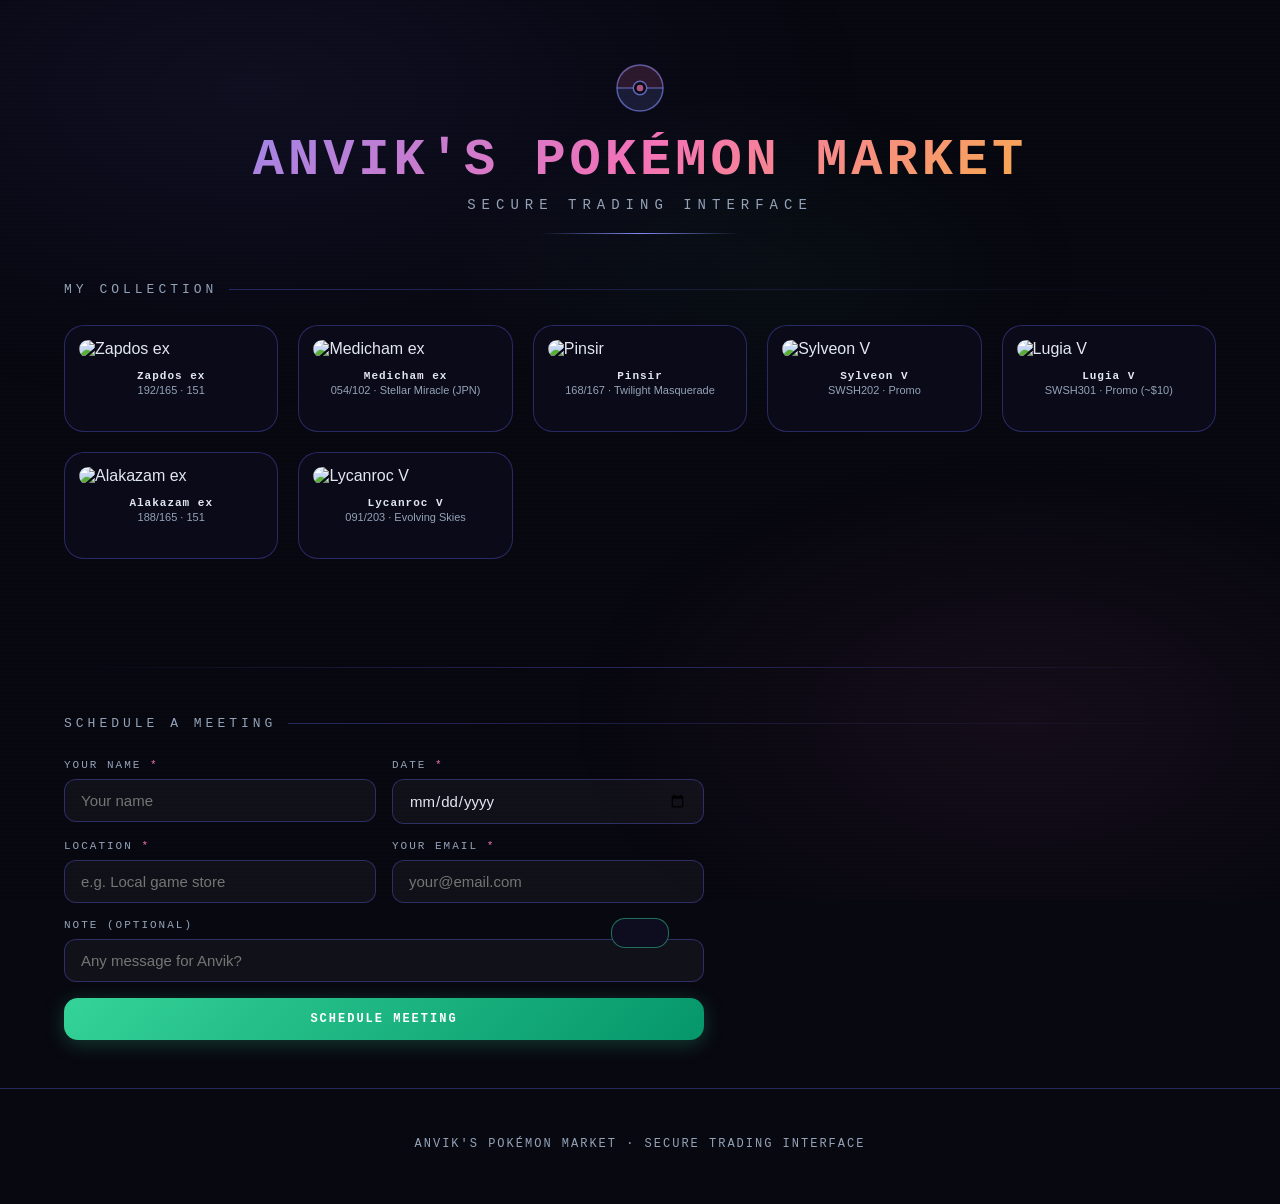
==== commit 952ce17e: "Update index.html" ====
--- a/index.html
+++ b/index.html
@@ -10,7 +10,7 @@
 <link rel="stylesheet" href="style.css">
 </head>
 <body>
-
+ 
 <div class="container">
   <header>
     <svg class="pokeball-icon" viewBox="0 0 100 100" xmlns="http://www.w3.org/2000/svg">
@@ -25,11 +25,11 @@
     <p class="header-sub">Secure Trading Interface</p>
     <div class="header-line"></div>
   </header>
-
+ 
   <section>
     <p class="section-title">My Collection</p>
     <div class="grid">
-
+ 
       <div class="card" data-name="Zapdos ex" data-num="192/165 · 151">
         <img src="https://limitlesstcg.nyc3.cdn.digitaloceanspaces.com/tpci/MEW/MEW_192_R_EN_LG.png" alt="Zapdos ex">
         <div class="card-info">
@@ -38,7 +38,7 @@
           <div class="card-click-hint">tap to trade</div>
         </div>
       </div>
-
+ 
       <div class="card" data-name="Medicham ex" data-num="054/102 · Stellar Miracle (JPN)">
         <img src="https://limitlesstcg.nyc3.cdn.digitaloceanspaces.com/tpci/SV7/SV7_054_R_JA_LG.png" alt="Medicham ex">
         <div class="card-info">
@@ -47,7 +47,7 @@
           <div class="card-click-hint">tap to trade</div>
         </div>
       </div>
-
+ 
       <div class="card" data-name="Pinsir" data-num="168/167 · Twilight Masquerade">
         <img src="https://limitlesstcg.nyc3.cdn.digitaloceanspaces.com/tpci/TWM/TWM_168_R_EN_LG.png" alt="Pinsir">
         <div class="card-info">
@@ -56,7 +56,7 @@
           <div class="card-click-hint">tap to trade</div>
         </div>
       </div>
-
+ 
       <div class="card" data-name="Sylveon V" data-num="SWSH202 · Promo">
         <img src="https://limitlesstcg.nyc3.cdn.digitaloceanspaces.com/tpci/SP/SP_202_R_EN_LG.png" alt="Sylveon V">
         <div class="card-info">
@@ -65,7 +65,7 @@
           <div class="card-click-hint">tap to trade</div>
         </div>
       </div>
-
+ 
       <div class="card" data-name="Lugia V" data-num="SWSH301 · Promo (~$10)">
         <img src="https://www.pokemon.com/static-assets/content-assets/cms2/img/cards/web/SWSHP/SWSHP_EN_SWSH301.png" alt="Lugia V">
         <div class="card-info">
@@ -74,7 +74,7 @@
           <div class="card-click-hint">tap to trade</div>
         </div>
       </div>
-
+ 
       <div class="card" data-name="Alakazam ex" data-num="188/165 · 151">
         <img src="https://limitlesstcg.nyc3.cdn.digitaloceanspaces.com/tpci/MEW/MEW_188_R_EN_LG.png" alt="Alakazam ex">
         <div class="card-info">
@@ -83,7 +83,7 @@
           <div class="card-click-hint">tap to trade</div>
         </div>
       </div>
-
+ 
       <div class="card" data-name="Lycanroc V" data-num="091/203 · Evolving Skies">
         <img src="https://limitlesstcg.nyc3.cdn.digitaloceanspaces.com/tpci/EVS/EVS_091_R_EN_LG.png" alt="Lycanroc V">
         <div class="card-info">
@@ -92,12 +92,12 @@
           <div class="card-click-hint">tap to trade</div>
         </div>
       </div>
-
+ 
     </div>
   </section>
-
+ 
   <div class="divider"></div>
-
+ 
   <section>
     <p class="section-title">Schedule a Meeting</p>
     <div class="meeting-form">
@@ -129,7 +129,8 @@
     </div>
   </section>
 </div>
-
+ 
+<!-- MODAL -->
 <div class="modal-overlay" id="modalOverlay" onclick="handleOverlayClick(event)">
   <div class="modal" id="modal">
     <button class="close-btn" onclick="closeModal()">✕</button>
@@ -154,11 +155,11 @@
     <div class="success-msg" id="successMsg">✓ REQUEST SENT SUCCESSFULLY</div>
   </div>
 </div>
-
+ 
 <div class="toast" id="toast"></div>
-
+ 
 <footer>ANVIK'S POKÉMON MARKET · SECURE TRADING INTERFACE</footer>
-
+ 
 <script src="script.js"></script>
 </body>
 </html>
--- a/style.css
+++ b/style.css
@@ -1,94 +1,227 @@
+:root {
+  --bg: #080810;
+  --card-bg: #0a0a18;
+  --border: rgba(99,102,241,0.35);
+  --glow-purple: #818cf8;
+  --glow-pink: #f472b6;
+  --glow-teal: #34d399;
+  --text: #e2e8f0;
+  --muted: #94a3b8;
+  --accent: #818cf8;
+}
+* { margin: 0; padding: 0; box-sizing: border-box; }
 body {
-  font-size: 1rem;
-}
-
-.cards-container {
-  display: grid;
-  grid-template-columns: repeat(auto-fit, minmax(220px, 1fr));
-  gap: 20px;
-  padding: 30px;
-}
-
+  background: var(--bg);
+  color: var(--text);
+  font-family: 'Rajdhani', sans-serif;
+  font-size: 16px;
+  min-height: 100vh;
+  overflow-x: hidden;
+}
+body::before {
+  content: '';
+  position: fixed;
+  inset: 0;
+  background:
+    radial-gradient(ellipse 80% 60% at 20% 10%, rgba(99,102,241,0.08) 0%, transparent 60%),
+    radial-gradient(ellipse 60% 50% at 80% 80%, rgba(244,114,182,0.06) 0%, transparent 60%),
+    radial-gradient(ellipse 50% 40% at 60% 30%, rgba(52,211,153,0.04) 0%, transparent 50%);
+  pointer-events: none;
+  z-index: 0;
+}
+body::after {
+  content: '';
+  position: fixed;
+  inset: 0;
+  background: repeating-linear-gradient(0deg, transparent, transparent 2px, rgba(0,0,0,0.03) 2px, rgba(0,0,0,0.03) 4px);
+  pointer-events: none;
+  z-index: 1;
+}
+.container { position: relative; z-index: 2; max-width: 1200px; margin: 0 auto; padding: 0 24px; }
+header { text-align: center; padding: 64px 24px 48px; }
+.pokeball-icon { width: 48px; height: 48px; display: inline-block; margin-bottom: 16px; animation: spin 8s linear infinite; }
+@keyframes spin { to { transform: rotate(360deg); } }
+h1 {
+  font-family: 'Orbitron', monospace;
+  font-size: clamp(28px, 5vw, 52px);
+  font-weight: 900;
+  letter-spacing: 4px;
+  background: linear-gradient(135deg, #818cf8 0%, #f472b6 50%, #fbbf24 100%);
+  -webkit-background-clip: text;
+  -webkit-text-fill-color: transparent;
+  background-clip: text;
+  line-height: 1.1;
+  margin-bottom: 8px;
+}
+.header-sub { font-size: 14px; letter-spacing: 6px; color: var(--muted); text-transform: uppercase; font-family: 'Orbitron', monospace; }
+.header-line { width: 200px; height: 1px; background: linear-gradient(90deg, transparent, var(--accent), transparent); margin: 20px auto 0; }
+.section-title {
+  font-family: 'Orbitron', monospace;
+  font-size: 13px;
+  letter-spacing: 4px;
+  text-transform: uppercase;
+  color: var(--muted);
+  margin-bottom: 28px;
+  display: flex;
+  align-items: center;
+  gap: 12px;
+}
+.section-title::after { content: ''; flex: 1; height: 1px; background: linear-gradient(90deg, var(--border), transparent); }
+.grid { display: grid; grid-template-columns: repeat(auto-fill, minmax(180px, 1fr)); gap: 20px; padding-bottom: 60px; }
 .card {
-  background: white;
+  background: var(--card-bg);
+  border: 1px solid var(--border);
+  border-radius: 20px;
+  padding: 14px 14px 18px;
+  cursor: pointer;
+  transition: all 0.3s cubic-bezier(0.23, 1, 0.32, 1);
+  position: relative;
+  overflow: hidden;
+}
+.card::before {
+  content: '';
+  position: absolute;
+  inset: 0;
+  border-radius: 20px;
+  background: linear-gradient(135deg, rgba(129,140,248,0.1), transparent 50%, rgba(244,114,182,0.08));
+  opacity: 0;
+  transition: opacity 0.3s;
+}
+.card:hover { transform: translateY(-8px) scale(1.02); border-color: var(--glow-purple); box-shadow: 0 20px 60px rgba(129,140,248,0.25), 0 0 30px rgba(129,140,248,0.1); }
+.card:hover::before { opacity: 1; }
+.card img { width: 100%; border-radius: 12px; display: block; transition: transform 0.3s; }
+.card:hover img { transform: scale(1.03); }
+.card-info { margin-top: 12px; text-align: center; }
+.card-name { font-family: 'Orbitron', monospace; font-size: 11px; font-weight: 700; color: var(--text); letter-spacing: 1px; }
+.card-num { font-size: 11px; color: var(--muted); margin-top: 2px; }
+.card-click-hint { font-size: 10px; color: var(--accent); margin-top: 6px; opacity: 0; transition: opacity 0.3s; letter-spacing: 1px; text-transform: uppercase; }
+.card:hover .card-click-hint { opacity: 1; }
+.modal-overlay {
+  position: fixed; inset: 0;
+  background: rgba(0,0,0,0.75);
+  backdrop-filter: blur(6px);
+  z-index: 100;
+  display: flex; align-items: center; justify-content: center;
+  opacity: 0; pointer-events: none;
+  transition: opacity 0.25s;
+}
+.modal-overlay.active { opacity: 1; pointer-events: all; }
+.modal {
+  background: #0d0d1f;
+  border: 1px solid rgba(129,140,248,0.5);
   border-radius: 24px;
-  padding: 20px;
-  text-align: center;
-  box-shadow: 0 4px 10px rgba(0, 0, 0, 0.1);
-  transition: transform 0.2s ease;
-}
-
-.card:hover {
-  transform: translateY(-5px);
-}
-
-.card img {
+  padding: 32px;
+  width: 420px;
+  max-width: calc(100vw - 48px);
+  position: relative;
+  box-shadow: 0 0 80px rgba(129,140,248,0.15);
+  transform: scale(0.9) translateY(20px);
+  transition: transform 0.3s cubic-bezier(0.23,1,0.32,1);
+}
+.modal-overlay.active .modal { transform: scale(1) translateY(0); }
+.modal-card-name { font-family: 'Orbitron', monospace; font-size: 16px; font-weight: 700; color: var(--text); margin-bottom: 4px; }
+.modal-card-num { font-size: 12px; color: var(--muted); letter-spacing: 1px; margin-bottom: 24px; }
+.modal-btns { display: grid; grid-template-columns: 1fr 1fr; gap: 12px; margin-bottom: 20px; }
+.modal-btn {
+  padding: 14px; border-radius: 14px;
+  border: 1px solid var(--border);
+  background: transparent; color: var(--muted);
+  font-family: 'Orbitron', monospace; font-size: 12px;
+  letter-spacing: 1px; cursor: pointer;
+  transition: all 0.2s; font-weight: 700;
+}
+.modal-btn:hover, .modal-btn.active { background: rgba(129,140,248,0.15); border-color: var(--accent); color: var(--accent); box-shadow: 0 0 20px rgba(129,140,248,0.2); }
+.modal-btn.buy-btn:hover, .modal-btn.buy-btn.active { background: rgba(244,114,182,0.12); border-color: var(--glow-pink); color: var(--glow-pink); box-shadow: 0 0 20px rgba(244,114,182,0.2); }
+.form-area { overflow: hidden; max-height: 0; transition: max-height 0.35s cubic-bezier(0.23,1,0.32,1); }
+.form-area.open { max-height: 400px; }
+.form-label { font-size: 11px; letter-spacing: 2px; text-transform: uppercase; color: var(--muted); margin-bottom: 8px; display: block; font-family: 'Orbitron', monospace; }
+.modal input, .modal textarea {
   width: 100%;
-  border-radius: 16px;
-}
-
-.card h2 {
-  margin-top: 15px;
-  font-size: 1.4rem;
-}
-
-.card p {
-  color: #6b7280;
-}
-
-.meeting-section {
-  background: white;
-  margin: 30px;
-  padding: 30px;
-  border-radius: 24px;
-  box-shadow: 0 4px 10px rgba(0, 0, 0, 0.1);
-}
-
-.meeting-section h2 {
-  text-align: center;
-  margin-bottom: 20px;
-}
-
-#meetingForm {
-  display: flex;
-  flex-direction: column;
-  gap: 15px;
-}
-
-#meetingForm input,
-#meetingForm textarea {
-  padding: 12px;
-  border: 1px solid #d1d5db;
+  background: rgba(255,255,255,0.04);
+  border: 1px solid var(--border);
   border-radius: 12px;
-  font-size: 1rem;
-}
-
-#meetingForm button {
-  background: #ef4444;
-  color: white;
-  border: none;
-  padding: 12px;
-  border-radius: 12px;
-  font-size: 1rem;
-  cursor: pointer;
-}
-
-#meetingForm button:hover {
-  background: #dc2626;
-}
-
-#submissionsPanel {
-  margin-top: 30px;
-}
-
-#submissionsList {
-  list-style: none;
-  padding: 0;
-}
-
-#submissionsList li {
-  background: #f9fafb;
-  padding: 15px;
-  border-radius: 12px;
-  margin-bottom: 10px;
-}
+  padding: 12px 16px;
+  color: var(--text);
+  font-family: 'Rajdhani', sans-serif;
+  font-size: 15px;
+  outline: none;
+  transition: border-color 0.2s, box-shadow 0.2s;
+  resize: none;
+  margin-bottom: 12px;
+}
+.modal input:focus, .modal textarea:focus { border-color: var(--accent); box-shadow: 0 0 0 3px rgba(129,140,248,0.1); }
+.send-btn {
+  width: 100%; padding: 14px; border-radius: 14px; border: none;
+  background: linear-gradient(135deg, #818cf8, #a78bfa);
+  color: #fff; font-family: 'Orbitron', monospace;
+  font-size: 12px; font-weight: 700; letter-spacing: 2px;
+  cursor: pointer; transition: all 0.2s;
+  box-shadow: 0 4px 20px rgba(129,140,248,0.3);
+}
+.send-btn:hover { transform: translateY(-2px); box-shadow: 0 8px 30px rgba(129,140,248,0.4); }
+.send-btn:disabled { opacity: 0.5; cursor: not-allowed; transform: none; }
+.send-btn.buy-style { background: linear-gradient(135deg, #f472b6, #fb7185); box-shadow: 0 4px 20px rgba(244,114,182,0.3); }
+.send-btn.buy-style:hover { box-shadow: 0 8px 30px rgba(244,114,182,0.4); }
+.close-btn {
+  position: absolute; top: 16px; right: 16px;
+  width: 32px; height: 32px; border-radius: 50%;
+  border: 1px solid var(--border); background: transparent;
+  color: var(--muted); cursor: pointer; font-size: 16px;
+  display: flex; align-items: center; justify-content: center;
+  transition: all 0.2s;
+}
+.close-btn:hover { border-color: #ef4444; color: #ef4444; }
+.success-msg {
+  text-align: center; padding: 16px; border-radius: 12px;
+  background: rgba(52,211,153,0.1); border: 1px solid rgba(52,211,153,0.3);
+  color: var(--glow-teal); font-family: 'Orbitron', monospace;
+  font-size: 11px; letter-spacing: 1px; display: none; margin-top: 12px;
+}
+.error-msg { color: #ef4444; font-size: 12px; margin-top: -8px; margin-bottom: 8px; padding-left: 4px; display: none; }
+.divider { height: 1px; background: linear-gradient(90deg, transparent, var(--border), transparent); margin: 48px 0; }
+.meeting-form { display: grid; grid-template-columns: 1fr 1fr; gap: 16px; max-width: 640px; }
+.meeting-form .full-width { grid-column: 1 / -1; }
+.form-group { display: flex; flex-direction: column; gap: 8px; }
+.form-group label { font-size: 11px; letter-spacing: 2px; text-transform: uppercase; color: var(--muted); font-family: 'Orbitron', monospace; }
+.form-group input {
+  background: rgba(255,255,255,0.04);
+  border: 1px solid var(--border);
+  border-radius: 12px; padding: 12px 16px;
+  color: var(--text); font-family: 'Rajdhani', sans-serif;
+  font-size: 15px; outline: none;
+  transition: border-color 0.2s, box-shadow 0.2s; width: 100%;
+}
+.form-group input:focus { border-color: var(--accent); box-shadow: 0 0 0 3px rgba(129,140,248,0.1); }
+.form-group input.invalid { border-color: #ef4444; }
+.field-error { font-size: 11px; color: #ef4444; display: none; padding-left: 2px; }
+.submit-meeting-btn {
+  padding: 14px 32px; border-radius: 14px; border: none;
+  background: linear-gradient(135deg, var(--glow-teal), #059669);
+  color: #fff; font-family: 'Orbitron', monospace;
+  font-size: 12px; font-weight: 700; letter-spacing: 2px;
+  cursor: pointer; transition: all 0.2s;
+  box-shadow: 0 4px 20px rgba(52,211,153,0.25); grid-column: 1 / -1;
+}
+.submit-meeting-btn:hover { transform: translateY(-2px); box-shadow: 0 8px 30px rgba(52,211,153,0.35); }
+.toast {
+  position: fixed; bottom: 32px; left: 50%;
+  transform: translateX(-50%) translateY(80px);
+  background: #0d0d1f; border: 1px solid rgba(52,211,153,0.5);
+  border-radius: 14px; padding: 14px 28px;
+  color: var(--glow-teal); font-family: 'Orbitron', monospace;
+  font-size: 12px; letter-spacing: 1px; z-index: 999;
+  transition: transform 0.4s cubic-bezier(0.23,1,0.32,1);
+}
+.toast.show { transform: translateX(-50%) translateY(0); }
+.toast.error { border-color: rgba(239,68,68,0.5); color: #ef4444; }
+footer {
+  text-align: center; padding: 48px 24px;
+  color: var(--muted); font-size: 12px; letter-spacing: 2px;
+  font-family: 'Orbitron', monospace;
+  border-top: 1px solid var(--border); margin-top: 48px;
+}
+@media (max-width: 600px) {
+  .meeting-form { grid-template-columns: 1fr; }
+  .meeting-form .full-width { grid-column: 1; }
+  .grid { grid-template-columns: repeat(auto-fill, minmax(150px, 1fr)); gap: 14px; }
+}
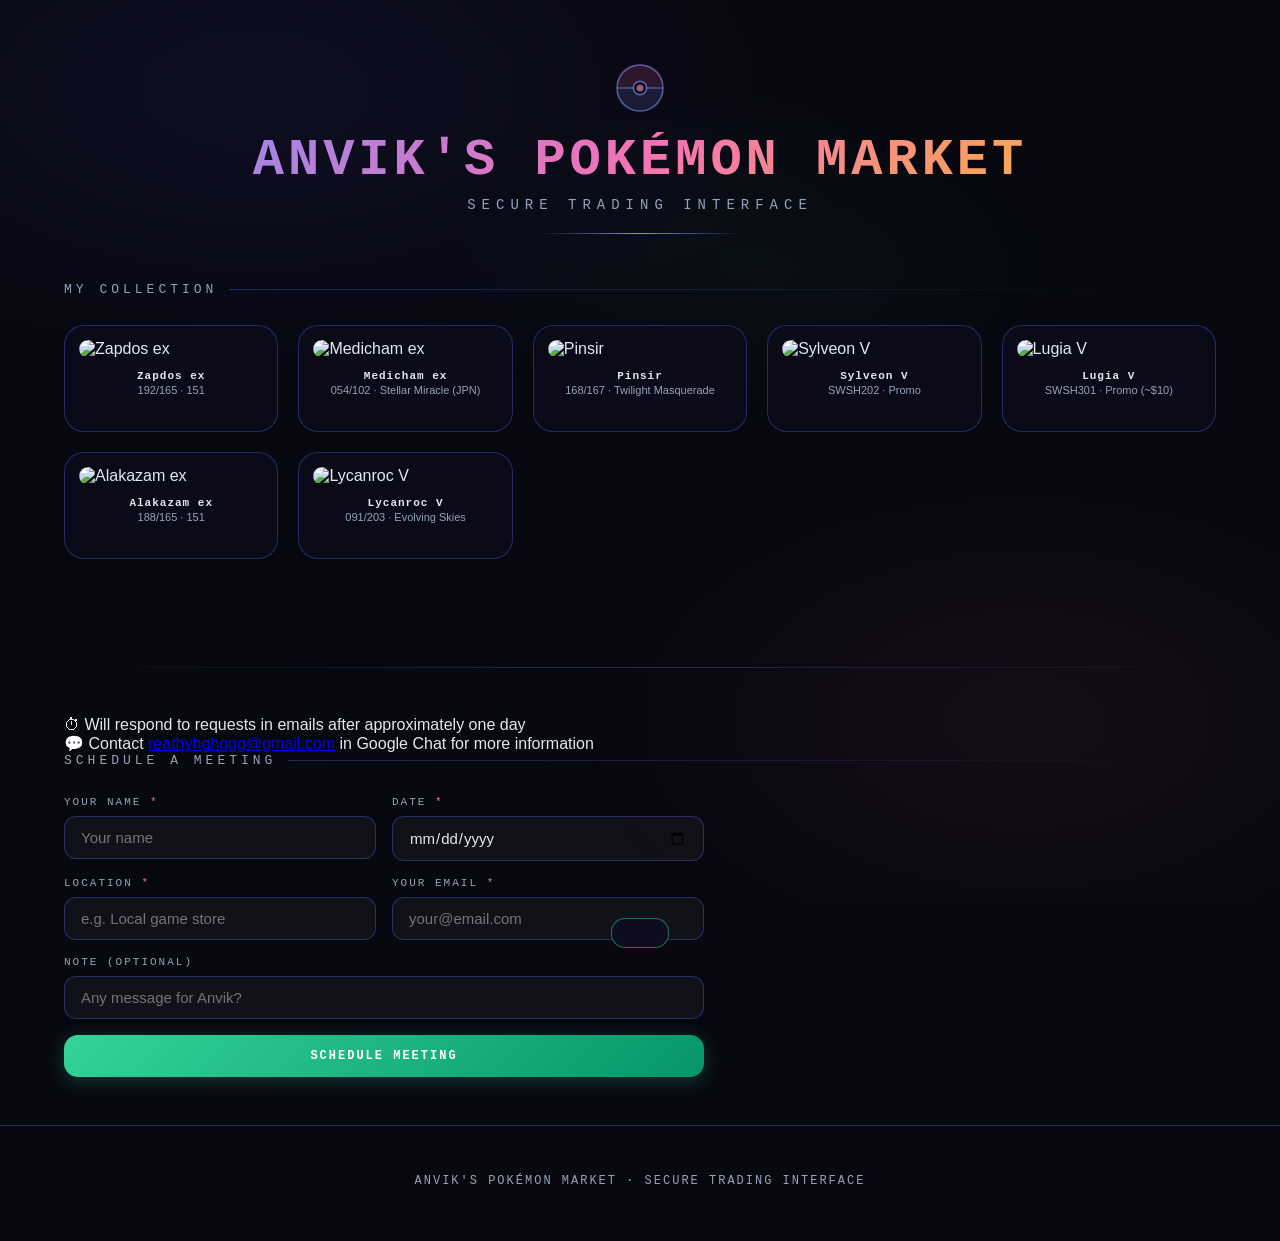
==== commit 370c3458: "Update index.html" ====
--- a/index.html
+++ b/index.html
@@ -6,7 +6,6 @@
 <title>Anvik's Pokémon Market</title>
 <link rel="preconnect" href="https://fonts.googleapis.com">
 <link href="https://fonts.googleapis.com/css2?family=Orbitron:wght@400;700;900&family=Rajdhani:wght@300;400;600&display=swap" rel="stylesheet">
-<script src="https://cdn.emailjs.com/dist/email.min.js"></script>
 <link rel="stylesheet" href="style.css">
 </head>
 <body>
@@ -40,7 +39,7 @@
       </div>
  
       <div class="card" data-name="Medicham ex" data-num="054/102 · Stellar Miracle (JPN)">
-        <img src="https://limitlesstcg.nyc3.cdn.digitaloceanspaces.com/tpci/SV7/SV7_054_R_JA_LG.png" alt="Medicham ex">
+        <img src="https://limitlesstcg.nyc3.cdn.digitaloceanspaces.com/tpc/SV7/SV7_54_R_JP_LG.png" alt="Medicham ex">
         <div class="card-info">
           <div class="card-name">Medicham ex</div>
           <div class="card-num">054/102 · Stellar Miracle (JPN)</div>
@@ -97,6 +96,11 @@
   </section>
  
   <div class="divider"></div>
+ 
+  <div class="notice-box">
+    <div class="notice-item">⏱ Will respond to requests in emails after approximately one day</div>
+    <div class="notice-item">💬 Contact <a href="mailto:reathyhghggg@gmail.com">reathyhghggg@gmail.com</a> in Google Chat for more information</div>
+  </div>
  
   <section>
     <p class="section-title">Schedule a Meeting</p>
@@ -163,3 +167,4 @@
 <script src="script.js"></script>
 </body>
 </html>
+ 
